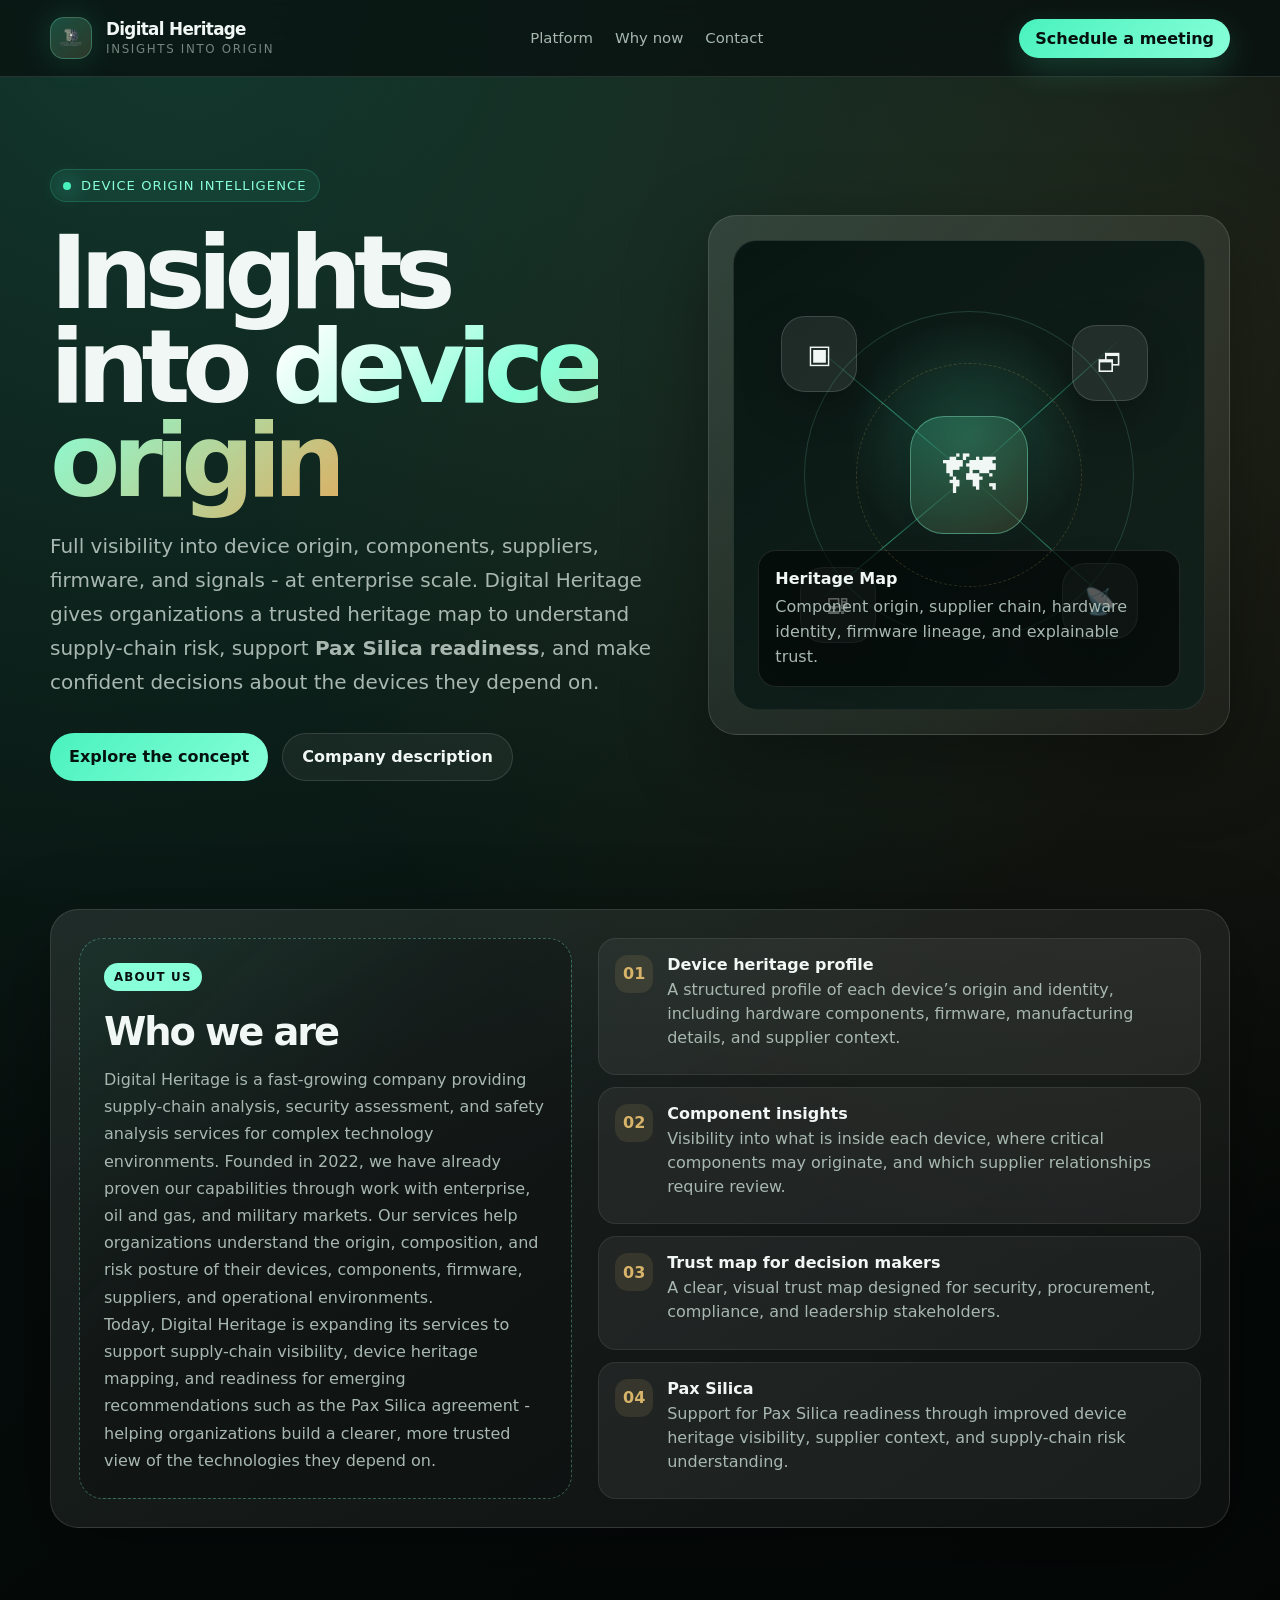
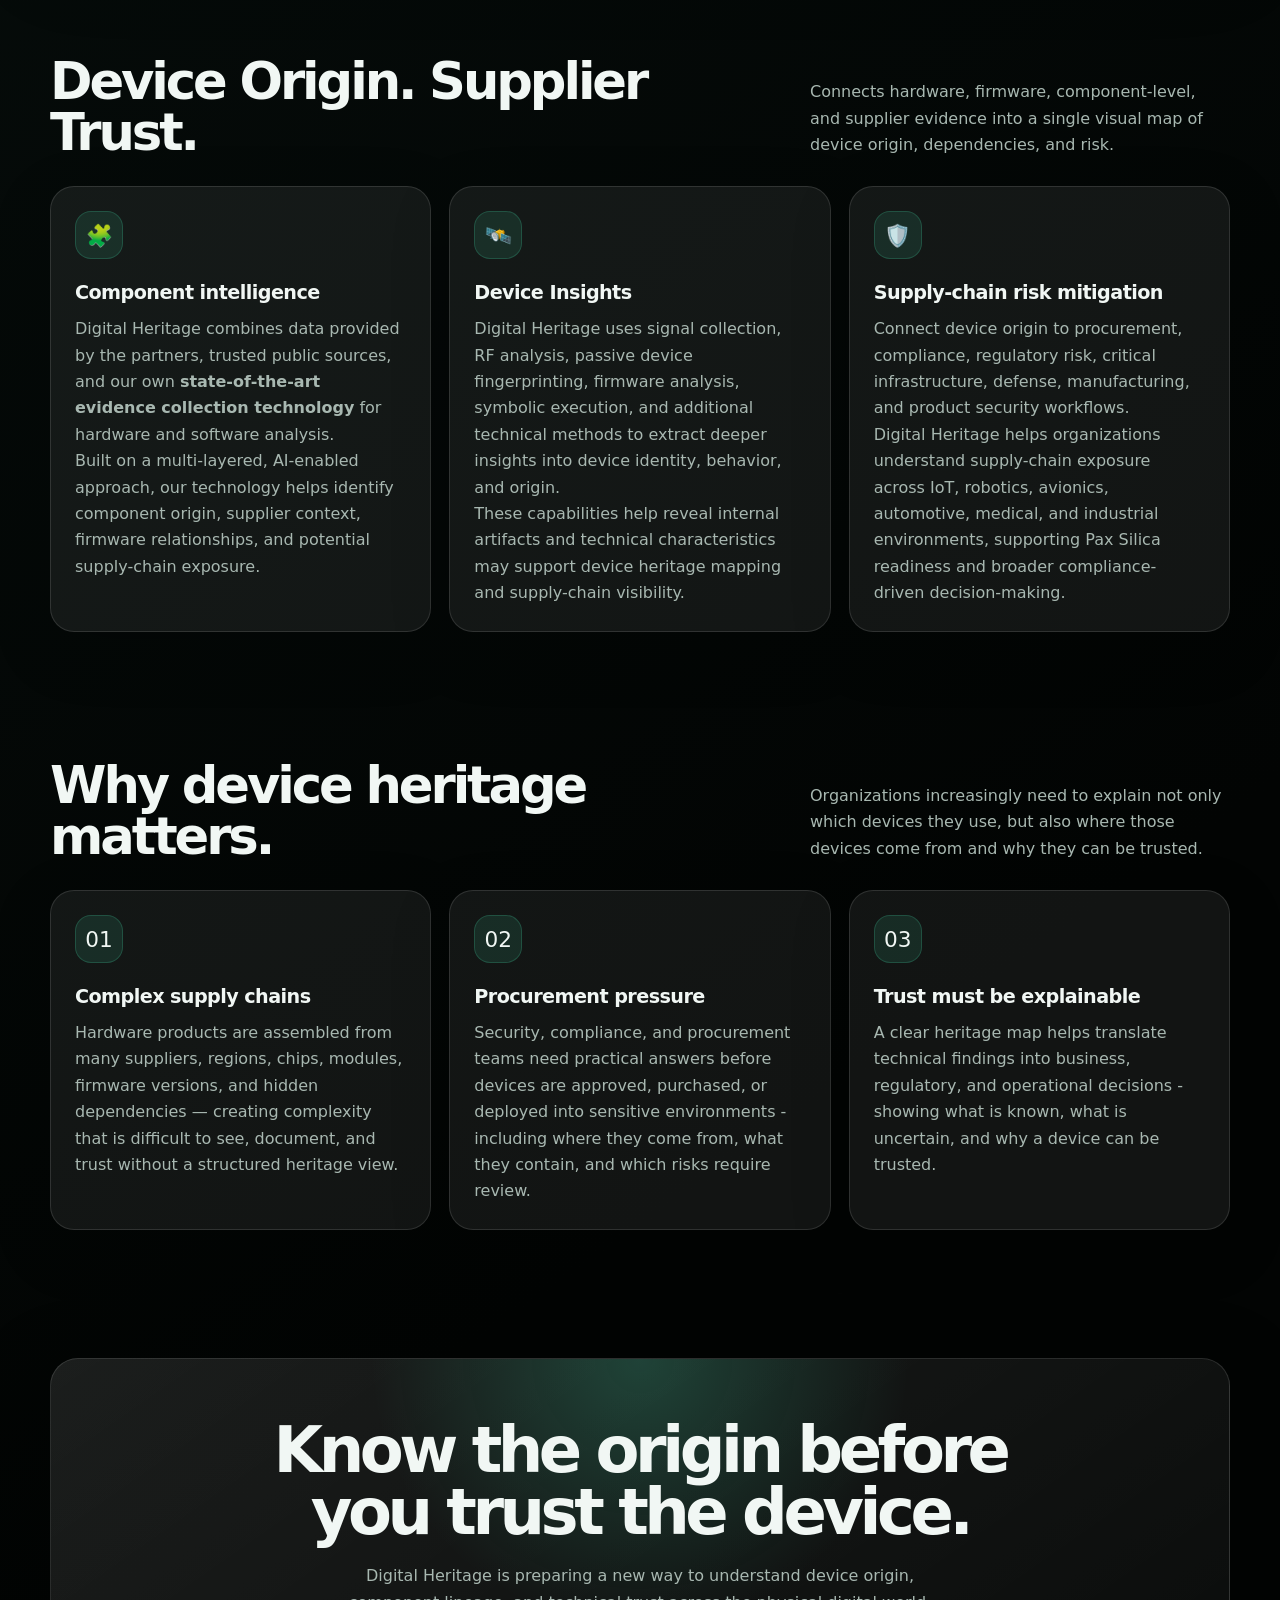
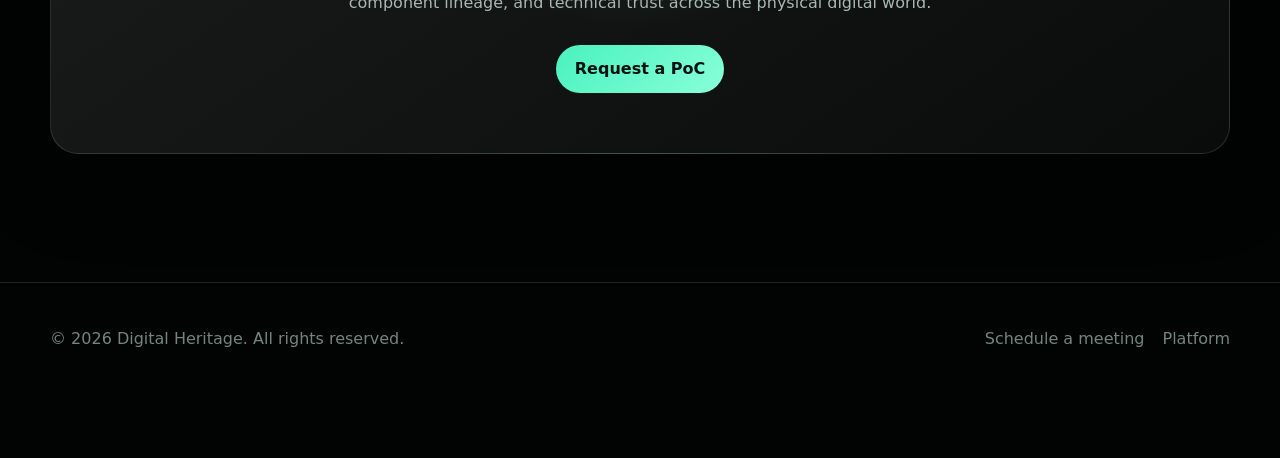
==== index.html @ f35e9ac8 "he" ====
<!DOCTYPE html>
<html lang="en">
<head>
  <meta charset="UTF-8" />
  <meta name="viewport" content="width=device-width, initial-scale=1.0" />
  <meta name="description" content="Digital Heritage provides insights into the origin, components, and trust posture of connected devices." />
  <title>Digital Heritage | Insights into origin</title>

  <!-- Site icon / favicon. Replace files in /assets/ with your generated icon files. -->
  <link rel="icon" href="assets/favicon.ico" sizes="any" />
  <link rel="icon" type="image/png" href="assets/favicon-32x32.png" />
  <link rel="apple-touch-icon" href="assets/apple-touch-icon.png" />

  <style>
    :root {
      --bg: #08110f;
      --bg-2: #0d1d19;
      --panel: rgba(255, 255, 255, 0.065);
      --panel-strong: rgba(255, 255, 255, 0.105);
      --text: #f1f7f4;
      --muted: #a8b8b1;
      --muted-2: #73857e;
      --line: rgba(255, 255, 255, 0.12);
      --accent: #49f2bd;
      --accent-2: #88ffd8;
      --accent-dark: #123d34;
      --gold: #d7b46a;
      --danger: #ff6b6b;
      --shadow: 0 24px 80px rgba(0, 0, 0, 0.35);
      --radius: 28px;
      --max: 1180px;
    }

    * {
      box-sizing: border-box;
    }

    html {
      scroll-behavior: smooth;
    }

    body {
      margin: 0;
      font-family: Inter, ui-sans-serif, system-ui, -apple-system, BlinkMacSystemFont, "Segoe UI", sans-serif;
      color: var(--text);
      background:
        radial-gradient(circle at 15% 0%, rgba(73, 242, 189, 0.18), transparent 32%),
        radial-gradient(circle at 90% 10%, rgba(215, 180, 106, 0.12), transparent 26%),
        linear-gradient(145deg, var(--bg), #020403 72%);
      min-height: 100vh;
    }

    a {
      color: inherit;
      text-decoration: none;
    }

    .page-shell {
      overflow: hidden;
      position: relative;
    }

    .page-shell::before {
      content: "";
      position: fixed;
      inset: 0;
      pointer-events: none;
      opacity: 0.22;
      background-image:
        linear-gradient(rgba(255,255,255,0.035) 1px, transparent 1px),
        linear-gradient(90deg, rgba(255,255,255,0.035) 1px, transparent 1px);
      background-size: 42px 42px;
      mask-image: linear-gradient(to bottom, #000, transparent 80%);
    }

    .container {
      width: min(calc(100% - 40px), var(--max));
      margin: 0 auto;
      position: relative;
      z-index: 1;
    }

    header {
      position: sticky;
      top: 0;
      z-index: 10;
      backdrop-filter: blur(18px);
      background: rgba(8, 17, 15, 0.76);
      border-bottom: 1px solid var(--line);
    }

    .nav {
      display: flex;
      align-items: center;
      justify-content: space-between;
      gap: 24px;
      min-height: 76px;
    }

    .brand {
      display: flex;
      align-items: center;
      gap: 14px;
      min-width: 220px;
    }

    .brand-mark {
      width: 42px;
      height: 42px;
      border-radius: 14px;
      background:
        linear-gradient(145deg, rgba(73, 242, 189, 0.22), rgba(215, 180, 106, 0.16)),
        #0c211d;
      border: 1px solid rgba(136, 255, 216, 0.25);
      display: grid;
      place-items: center;
      box-shadow: 0 0 35px rgba(73, 242, 189, 0.16);
      overflow: hidden;
    }

    .brand-mark img {
      width: 100%;
      height: 100%;
      object-fit: contain;
      padding: 5px;
    }

    .brand-fallback {
      font-weight: 800;
      color: var(--accent-2);
      letter-spacing: -0.08em;
    }

    .brand-name {
      display: flex;
      flex-direction: column;
      line-height: 1.05;
    }

    .brand-name strong {
      letter-spacing: -0.04em;
      font-size: 1.05rem;
    }

    .brand-name span {
      color: var(--muted-2);
      font-size: 0.74rem;
      margin-top: 4px;
      text-transform: uppercase;
      letter-spacing: 0.14em;
    }

    nav ul {
      display: flex;
      align-items: center;
      gap: 22px;
      list-style: none;
      margin: 0;
      padding: 0;
      color: var(--muted);
      font-size: 0.93rem;
    }

    nav a:hover {
      color: var(--accent-2);
    }

    .nav-cta {
      padding: 10px 16px;
      border-radius: 999px;
      color: #05100d;
      background: linear-gradient(135deg, var(--accent), var(--accent-2));
      font-weight: 700;
      box-shadow: 0 12px 32px rgba(73, 242, 189, 0.18);
    }

    .hero {
      padding: 92px 0 64px;
    }

    .hero-grid {
      display: grid;
      grid-template-columns: 1.08fr 0.92fr;
      gap: 46px;
      align-items: center;
    }

    .eyebrow {
      display: inline-flex;
      align-items: center;
      gap: 10px;
      color: var(--accent-2);
      background: rgba(73, 242, 189, 0.08);
      border: 1px solid rgba(73, 242, 189, 0.18);
      padding: 8px 12px;
      border-radius: 999px;
      font-size: 0.82rem;
      letter-spacing: 0.08em;
      text-transform: uppercase;
    }

    .eyebrow::before {
      content: "";
      width: 8px;
      height: 8px;
      border-radius: 50%;
      background: var(--accent);
      box-shadow: 0 0 20px var(--accent);
    }

    h1 {
      margin: 24px 0 18px;
      max-width: 780px;
      font-size: clamp(3.2rem, 8vw, 6.7rem);
      line-height: 0.92;
      letter-spacing: -0.08em;
    }

    .gradient-text {
      background: linear-gradient(135deg, #ffffff 5%, var(--accent-2) 45%, var(--gold) 96%);
      -webkit-background-clip: text;
      background-clip: text;
      color: transparent;
    }

    .hero-copy {
      max-width: 650px;
      color: var(--muted);
      font-size: clamp(1.05rem, 2vw, 1.25rem);
      line-height: 1.7;
    }

    .hero-actions {
      display: flex;
      flex-wrap: wrap;
      gap: 14px;
      margin-top: 34px;
    }

    .button {
      display: inline-flex;
      align-items: center;
      justify-content: center;
      gap: 10px;
      min-height: 48px;
      padding: 13px 19px;
      border-radius: 999px;
      border: 1px solid var(--line);
      font-weight: 750;
      transition: transform 180ms ease, border-color 180ms ease, background 180ms ease;
    }

    .button:hover {
      transform: translateY(-2px);
      border-color: rgba(136, 255, 216, 0.42);
    }

    .button-primary {
      background: linear-gradient(135deg, var(--accent), var(--accent-2));
      color: #04120e;
      border: 0;
    }

    .button-secondary {
      background: rgba(255, 255, 255, 0.055);
      color: var(--text);
    }

    .hero-card {
      position: relative;
      padding: 24px;
      border-radius: var(--radius);
      background: linear-gradient(145deg, rgba(255, 255, 255, 0.11), rgba(255, 255, 255, 0.045));
      border: 1px solid var(--line);
      box-shadow: var(--shadow);
    }

    .device-map {
      min-height: 470px;
      border-radius: 24px;
      background:
        radial-gradient(circle at 50% 42%, rgba(73, 242, 189, 0.2), transparent 33%),
        linear-gradient(145deg, rgba(5, 18, 15, 0.9), rgba(13, 31, 27, 0.72));
      border: 1px solid rgba(255,255,255,0.09);
      position: relative;
      overflow: hidden;
      padding: 24px;
    }

    .device-map::before,
    .device-map::after {
      content: "";
      position: absolute;
      border: 1px solid rgba(136, 255, 216, 0.16);
      border-radius: 50%;
      inset: 70px;
    }

    .device-map::after {
      inset: 122px;
      border-style: dashed;
      border-color: rgba(215, 180, 106, 0.22);
    }

    .node {
      position: absolute;
      display: grid;
      place-items: center;
      width: 76px;
      height: 76px;
      border-radius: 24px;
      background: rgba(255, 255, 255, 0.08);
      border: 1px solid rgba(255,255,255,0.14);
      box-shadow: 0 14px 40px rgba(0,0,0,0.28);
      font-size: 1.6rem;
    }

    .node-main {
      font-size: 3.3rem;
      width: 118px;
      height: 118px;
      border-radius: 34px;
      left: 50%;
      top: 50%;
      transform: translate(-50%, -50%);
      background: linear-gradient(145deg, rgba(73, 242, 189, 0.2), rgba(215, 180, 106, 0.12));
      border-color: rgba(136, 255, 216, 0.38);
    }

    .node-1 { left: 10%; top: 16%; }
    .node-2 { right: 12%; top: 18%; }
    .node-3 { left: 14%; bottom: 14%; }
    .node-4 { right: 14%; bottom: 15%; }

    .map-label {
      position: absolute;
      left: 24px;
      right: 24px;
      bottom: 22px;
      padding: 16px;
      border-radius: 18px;
      background: rgba(2, 6, 5, 0.62);
      border: 1px solid rgba(255,255,255,0.1);
      color: var(--muted);
      line-height: 1.55;
    }

    .map-label strong {
      color: var(--text);
      display: block;
      margin-bottom: 4px;
    }

    .signal-line {
      position: absolute;
      left: 50%;
      top: 50%;
      width: 44%;
      height: 1px;
      background: linear-gradient(90deg, rgba(73,242,189,0), rgba(73,242,189,0.62), rgba(73,242,189,0));
      transform-origin: left center;
      opacity: 0.75;
    }

    .line-1 { transform: rotate(220deg); }
    .line-2 { transform: rotate(318deg); }
    .line-3 { transform: rotate(140deg); }
    .line-4 { transform: rotate(42deg); }

    section {
      padding: 64px 0;
    }

    .section-head {
      display: flex;
      align-items: end;
      justify-content: space-between;
      gap: 30px;
      margin-bottom: 28px;
    }

    .section-head h2 {
      margin: 0;
      font-size: clamp(2rem, 4vw, 3.3rem);
      line-height: 1;
      letter-spacing: -0.06em;
      max-width: 760px;
    }

    .section-head p {
      margin: 0;
      color: var(--muted);
      line-height: 1.65;
      max-width: 420px;
    }

    .cards {
      display: grid;
      grid-template-columns: repeat(3, 1fr);
      gap: 18px;
    }

    .card {
      min-height: 240px;
      padding: 24px;
      border-radius: 24px;
      background: var(--panel);
      border: 1px solid var(--line);
      box-shadow: 0 18px 60px rgba(0,0,0,0.2);
    }

    .card-icon {
      width: 48px;
      height: 48px;
      border-radius: 16px;
      display: grid;
      place-items: center;
      background: rgba(73, 242, 189, 0.1);
      border: 1px solid rgba(73, 242, 189, 0.18);
      margin-bottom: 22px;
      font-size: 1.35rem;
    }

    .card h3 {
      margin: 0 0 12px;
      font-size: 1.2rem;
      letter-spacing: -0.03em;
    }

    .card p {
      margin: 0;
      color: var(--muted);
      line-height: 1.65;
    }

    .wide-panel {
      display: grid;
      grid-template-columns: 0.9fr 1.1fr;
      gap: 26px;
      align-items: stretch;
      padding: 28px;
      border-radius: var(--radius);
      background: linear-gradient(145deg, rgba(255,255,255,0.09), rgba(255,255,255,0.04));
      border: 1px solid var(--line);
      box-shadow: var(--shadow);
    }

    .tbd-box {
      min-height: 320px;
      border-radius: 24px;
      padding: 24px;
      background:
        linear-gradient(135deg, rgba(73, 242, 189, 0.08), transparent 42%),
        rgba(0,0,0,0.2);
      border: 1px dashed rgba(136, 255, 216, 0.32);
    }

    .tbd-label {
      display: inline-flex;
      color: #08110f;
      background: var(--accent-2);
      border-radius: 999px;
      padding: 7px 10px;
      font-size: 0.74rem;
      font-weight: 800;
      letter-spacing: 0.1em;
      text-transform: uppercase;
    }

    .tbd-box h3 {
      margin: 20px 0 14px;
      font-size: clamp(1.7rem, 3vw, 2.5rem);
      line-height: 1.08;
      letter-spacing: -0.055em;
    }

    .tbd-box p {
      margin: 0;
      color: var(--muted);
      line-height: 1.7;
    }

    .feature-list {
      display: grid;
      gap: 12px;
    }

    .feature-item {
      display: grid;
      grid-template-columns: 38px 1fr;
      gap: 14px;
      align-items: start;
      padding: 16px;
      border-radius: 18px;
      background: rgba(255,255,255,0.055);
      border: 1px solid rgba(255,255,255,0.08);
    }

    .feature-num {
      width: 38px;
      height: 38px;
      border-radius: 13px;
      display: grid;
      place-items: center;
      background: rgba(215, 180, 106, 0.12);
      color: var(--gold);
      font-weight: 800;
    }

    .feature-item strong {
      display: block;
      margin-bottom: 4px;
    }

    .feature-item span {
      color: var(--muted);
      line-height: 1.5;
    }

    .use-cases {
      display: grid;
      grid-template-columns: repeat(4, 1fr);
      gap: 14px;
    }

    .use-case {
      padding: 18px;
      min-height: 150px;
      border-radius: 22px;
      background: rgba(255,255,255,0.055);
      border: 1px solid var(--line);
    }

    .use-case span {
      font-size: 1.55rem;
      display: block;
      margin-bottom: 16px;
    }

    .use-case strong {
      display: block;
      margin-bottom: 8px;
    }

    .use-case p {
      margin: 0;
      color: var(--muted);
      font-size: 0.93rem;
      line-height: 1.5;
    }

    .roadmap {
      display: grid;
      grid-template-columns: repeat(4, 1fr);
      gap: 1px;
      background: var(--line);
      border: 1px solid var(--line);
      border-radius: 24px;
      overflow: hidden;
    }

    .roadmap-step {
      background: rgba(8,17,15,0.9);
      padding: 24px;
      min-height: 230px;
    }

    .roadmap-step small {
      color: var(--accent-2);
      font-weight: 800;
      letter-spacing: 0.12em;
      text-transform: uppercase;
    }

    .roadmap-step h3 {
      margin: 18px 0 10px;
      letter-spacing: -0.035em;
    }

    .roadmap-step p {
      margin: 0;
      color: var(--muted);
      line-height: 1.6;
    }

    .cta-panel {
      text-align: center;
      padding: 60px 26px;
      border-radius: var(--radius);
      background:
        radial-gradient(circle at 50% 0%, rgba(73, 242, 189, 0.2), transparent 38%),
        linear-gradient(145deg, rgba(255,255,255,0.1), rgba(255,255,255,0.035));
      border: 1px solid var(--line);
      box-shadow: var(--shadow);
    }

    .cta-panel h2 {
      margin: 0 auto 18px;
      max-width: 760px;
      font-size: clamp(2.2rem, 5vw, 4.2rem);
      line-height: 0.98;
      letter-spacing: -0.07em;
    }

    .cta-panel p {
      margin: 0 auto 28px;
      color: var(--muted);
      line-height: 1.7;
      max-width: 640px;
    }

    footer {
      padding: 46px 0;
      color: var(--muted-2);
      border-top: 1px solid var(--line);
    }

    .footer-grid {
      display: flex;
      justify-content: space-between;
      gap: 26px;
      flex-wrap: wrap;
    }

    .footer-links {
      display: flex;
      gap: 18px;
      flex-wrap: wrap;
    }

    .footer-links a:hover {
      color: var(--accent-2);
    }

    @media (max-width: 920px) {
      nav ul {
        display: none;
      }

      .hero-grid,
      .wide-panel {
        grid-template-columns: 1fr;
      }

      .cards,
      .use-cases,
      .roadmap {
        grid-template-columns: repeat(2, 1fr);
      }

      .section-head {
        display: block;
      }

      .section-head p {
        margin-top: 16px;
      }
    }

    @media (max-width: 620px) {
      .container {
        width: min(calc(100% - 28px), var(--max));
      }

      .hero {
        padding-top: 58px;
      }

      h1 {
        font-size: clamp(3rem, 18vw, 4.4rem);
      }

      .cards,
      .use-cases,
      .roadmap {
        grid-template-columns: 1fr;
      }

      .device-map {
        min-height: 410px;
      }

      .node {
        width: 62px;
        height: 62px;
        border-radius: 20px;
      }

      .node-main {
        width: 96px;
        height: 96px;
      }

      .brand-name span {
        display: none;
      }
    }
  </style>
</head>
<body>
  <div class="page-shell">
    <header>
      <div class="container nav">
        <a class="brand" href="#top" aria-label="Digital Heritage home">
          <div class="brand-mark">
            <img src="assets/logo.png" alt="" onerror="this.style.display='none'; this.nextElementSibling.style.display='block';" />
            <span class="brand-fallback" style="display:none">DH</span>
          </div>
          <div class="brand-name">
            <strong>Digital Heritage</strong>
            <span>Insights into origin</span>
          </div>
        </a>

        <nav aria-label="Main navigation">
          <ul>
            <li><a href="#platform">Platform</a></li>
            <li><a href="#why">Why now</a></li>
            <li><a href="#contact">Contact</a></li>
          </ul>
        </nav>

        <a class="nav-cta" href="https://calendly.com/it4sec/30min">Schedule a meeting</a>
      </div>
    </header>

    <main id="top">
      <section class="hero">
        <div class="container hero-grid">
          <div>
            <div class="eyebrow">Device origin intelligence</div>
            <h1>Insights into <span class="gradient-text"> device origin</span></h1>
            <p class="hero-copy">
              Full visibility into device origin, components, suppliers, firmware, and signals - at enterprise scale. Digital Heritage gives organizations a trusted heritage map to understand supply-chain risk, support <b>Pax Silica readiness</b>, and make confident decisions about the devices they depend on.
            </p>
            <div class="hero-actions">
              <a class="button button-primary" href="#platform">Explore the concept</a>
              <a class="button button-secondary" href="#company">Company description</a>
            </div>
          </div>

          <div class="hero-card" aria-label="Device heritage map illustration">
            <div class="device-map">
              <div class="signal-line line-1"></div>
              <div class="signal-line line-2"></div>
              <div class="signal-line line-3"></div>
              <div class="signal-line line-4"></div>
              <div class="node node-main">🗺</div>
              <div class="node node-1">▣</div>
              <div class="node node-2">🗗</div>
              <div class="node node-3">🖳</div>
              <div class="node node-4">📡</div>

              <div class="map-label">
                <strong>Heritage Map</strong>
                Component origin, supplier chain, hardware identity, firmware lineage, and explainable trust.
              </div>
            </div>
          </div>
        </div>
      </section>

      <section id="company">
        <div class="container wide-panel">
          <div class="tbd-box">
            <span class="tbd-label">About us</span>
            <h3>Who we are</h3>
            <p>  
              Digital Heritage is a fast-growing company providing supply-chain analysis, security assessment, and safety analysis services for complex technology environments. Founded in 2022, we have already proven our capabilities through work with enterprise, oil and gas, and military markets. Our services help organizations understand the origin, composition, and risk posture of their devices, components, firmware, suppliers, and operational environments.
            </p>
            <p>  
              Today, Digital Heritage is expanding its services to support supply-chain visibility, device heritage mapping, and readiness for emerging recommendations such as the Pax Silica agreement - helping organizations build a clearer, more trusted view of the technologies they depend on.
            </p>
          </div>

          <div class="feature-list">
            <div class="feature-item">
              <div class="feature-num">01</div>
              <div>
                <strong>Device heritage profile</strong>
                <span>A structured profile of each device’s origin and identity, including hardware components, firmware, manufacturing details, and supplier context.</span>
              </div>
            </div>
            <div class="feature-item">
              <div class="feature-num">02</div>
              <div>
                <strong>Component insights</strong>
                <span>Visibility into what is inside each device, where critical components may originate, and which supplier relationships require review.</span>
              </div>
            </div>
            <div class="feature-item">
              <div class="feature-num">03</div>
              <div>
                <strong>Trust map for decision makers</strong>
                <span>A clear, visual trust map designed for security, procurement, compliance, and leadership stakeholders.</span>
              </div>
            </div>
            <div class="feature-item">
              <div class="feature-num">04</div>
              <div>
                <strong>Pax Silica</strong>
                <span>Support for Pax Silica readiness through improved device heritage visibility, supplier context, and supply-chain risk understanding.</span>
              </div>
            </div>
          </div>
        </div>
      </section>

      <section id="platform">
        <div class="container">
          <div class="section-head">
            <h2>Device Origin. Supplier Trust.</h2>
            <p>Connects hardware, firmware, component-level, and supplier evidence into a single visual map of device origin, dependencies, and risk.</p>
          </div>

          <div class="cards">
            <article class="card">
              <div class="card-icon">🧩</div>
              <h3>Component intelligence</h3>
              <p>Digital Heritage combines data provided by the partners, trusted public sources, and our own <b>state-of-the-art evidence collection technology</b> for hardware and software analysis.</p> <p>Built on a multi-layered, AI-enabled approach, our technology helps identify component origin, supplier context, firmware relationships, and potential supply-chain exposure.</p>
            </article>
            <article class="card">
              <div class="card-icon">🛰️</div>
              <h3>Device Insights</h3>
              <p>Digital Heritage uses signal collection, RF analysis, passive device fingerprinting, firmware analysis, symbolic execution, and additional technical methods to extract deeper insights into device identity, behavior, and origin.</p> <p> These capabilities help reveal internal artifacts and technical characteristics may support device heritage mapping and supply-chain visibility.</p>
            </article>
            <article class="card">
              <div class="card-icon">🛡️</div>
              <h3>Supply-chain risk mitigation</h3>
              <p>Connect device origin to procurement, compliance, regulatory risk, critical infrastructure, defense, manufacturing, and product security workflows. </p> <p> Digital Heritage helps organizations understand supply-chain exposure across IoT, robotics, avionics, automotive, medical, and industrial environments, supporting Pax Silica readiness and broader compliance-driven decision-making.</p>
            </article>
          </div>
        </div>
      </section>

      <section id="why">
        <div class="container">
          <div class="section-head">
            <h2>Why device heritage matters.</h2>
            <p>Organizations increasingly need to explain not only which devices they use, but also where those devices come from  and why they can be trusted.</p>
          </div>

          <div class="cards">
            <article class="card">
              <div class="card-icon">01</div>
              <h3>Complex supply chains</h3>
              <p>Hardware products are assembled from many suppliers, regions, chips, modules, firmware versions, and hidden dependencies — creating complexity that is difficult to see, document, and trust without a structured heritage view.</p>
            </article>
            <article class="card">
              <div class="card-icon">02</div>
              <h3>Procurement pressure</h3>
              <p>Security, compliance, and procurement teams need practical answers before devices are approved, purchased, or deployed into sensitive environments - including where they come from, what they contain, and which risks require review.</p>
            </article>
            <article class="card">
              <div class="card-icon">03</div>
              <h3>Trust must be explainable</h3>
              <p>A clear heritage map helps translate technical findings into business, regulatory, and operational decisions - showing what is known, what is uncertain, and why a device can be trusted.</p>
            </article>
          </div>
        </div>
      </section>

      <section>
        <div class="container">
          <div class="cta-panel">
            <h2>Know the origin before you trust the device.</h2>
            <p>
              Digital Heritage is preparing a new way to understand device origin, component lineage, and technical trust across the physical digital world.
            </p>
            <a class="button button-primary" href="https://calendly.com/it4sec/30min">Request a PoC</a>
          </div>
        </div>
      </section>
    </main>

    <section id="contact">

    <footer>
      <div class="container footer-grid">
        <div>© <span id="year"></span> Digital Heritage. All rights reserved.</div>
        <div class="footer-links">
          <a href="https://calendly.com/it4sec/30min">Schedule a meeting</a>
          <a href="#platform">Platform</a>
        </div>
      </div>
    </footer>
  </div>

  <script>
    document.getElementById('year').textContent = new Date().getFullYear();
  </script>
</body>
</html>
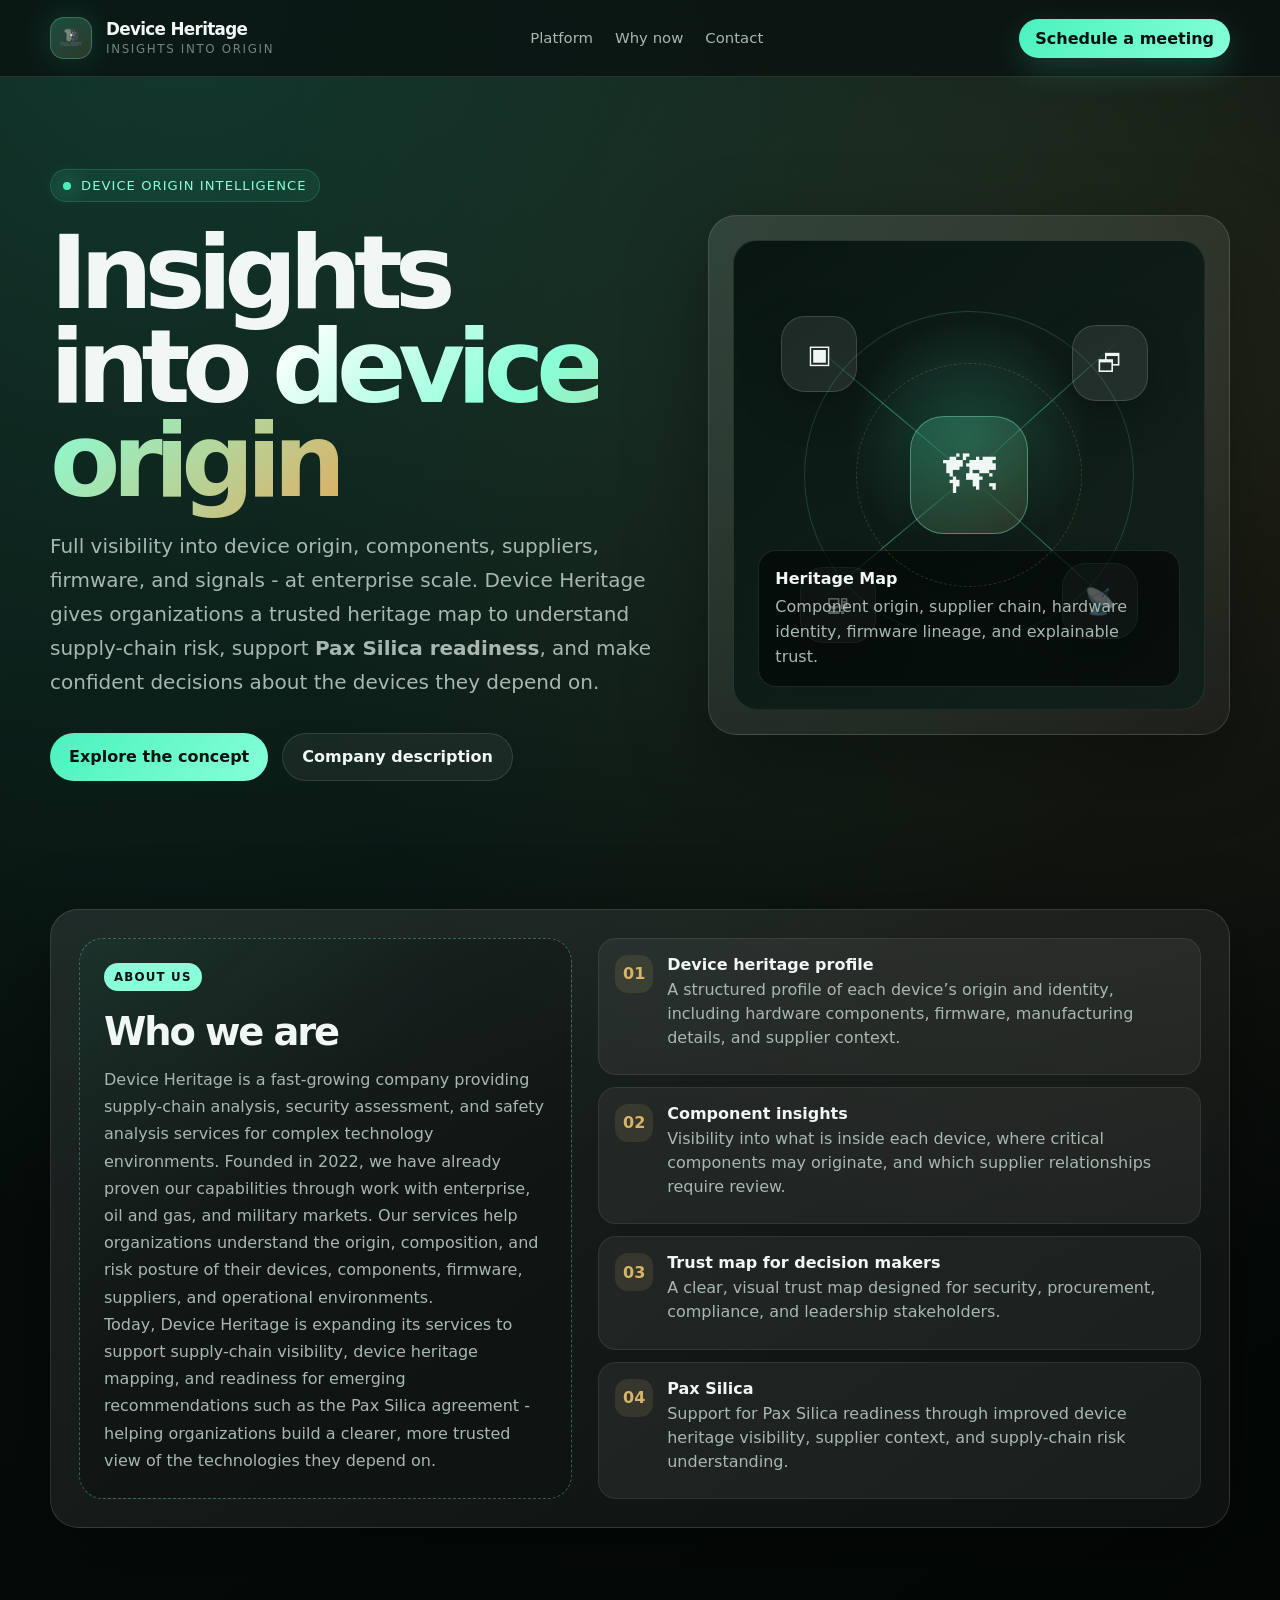
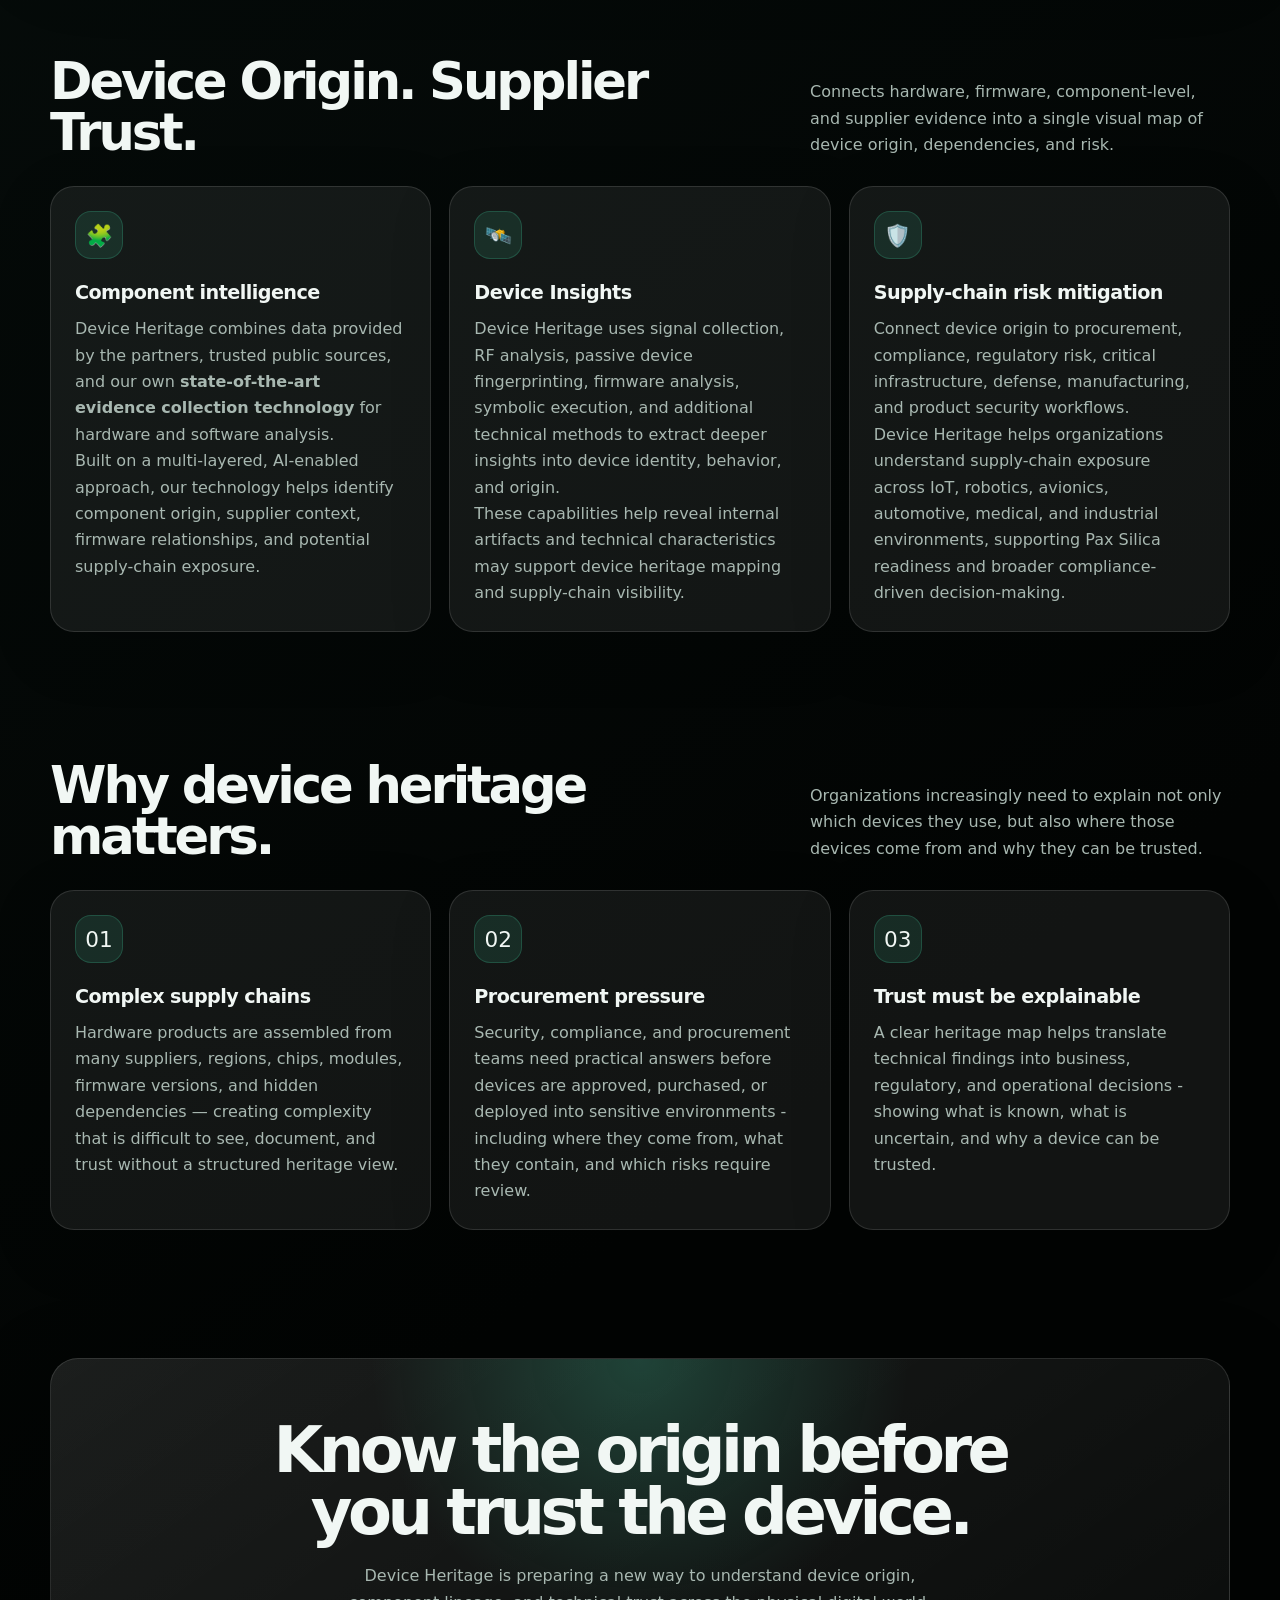
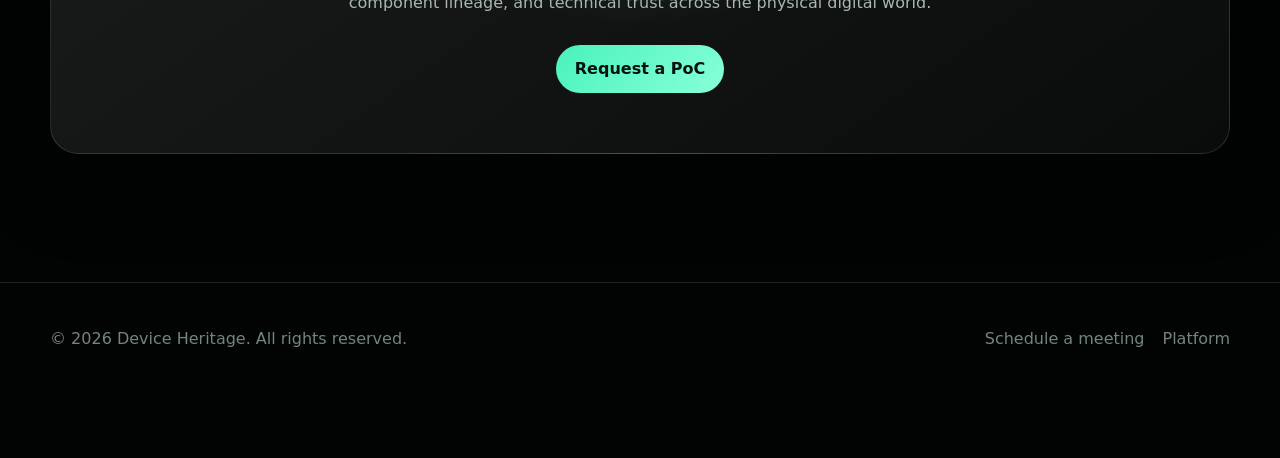
==== commit 1a47c0f2: "dd" ====
--- a/index.html
+++ b/index.html
@@ -3,8 +3,8 @@
 <head>
   <meta charset="UTF-8" />
   <meta name="viewport" content="width=device-width, initial-scale=1.0" />
-  <meta name="description" content="Digital Heritage provides insights into the origin, components, and trust posture of connected devices." />
-  <title>Digital Heritage | Insights into origin</title>
+  <meta name="description" content="Device Heritage provides insights into the origin, components, and trust posture of connected devices." />
+  <title>Device Heritage | Insights into origin</title>
 
   <!-- Site icon / favicon. Replace files in /assets/ with your generated icon files. -->
   <link rel="icon" href="assets/favicon.ico" sizes="any" />
@@ -701,13 +701,13 @@
   <div class="page-shell">
     <header>
       <div class="container nav">
-        <a class="brand" href="#top" aria-label="Digital Heritage home">
+        <a class="brand" href="#top" aria-label="Device Heritage home">
           <div class="brand-mark">
             <img src="assets/logo.png" alt="" onerror="this.style.display='none'; this.nextElementSibling.style.display='block';" />
             <span class="brand-fallback" style="display:none">DH</span>
           </div>
           <div class="brand-name">
-            <strong>Digital Heritage</strong>
+            <strong>Device Heritage</strong>
             <span>Insights into origin</span>
           </div>
         </a>
@@ -731,7 +731,7 @@
             <div class="eyebrow">Device origin intelligence</div>
             <h1>Insights into <span class="gradient-text"> device origin</span></h1>
             <p class="hero-copy">
-              Full visibility into device origin, components, suppliers, firmware, and signals - at enterprise scale. Digital Heritage gives organizations a trusted heritage map to understand supply-chain risk, support <b>Pax Silica readiness</b>, and make confident decisions about the devices they depend on.
+              Full visibility into device origin, components, suppliers, firmware, and signals - at enterprise scale. Device Heritage gives organizations a trusted heritage map to understand supply-chain risk, support <b>Pax Silica readiness</b>, and make confident decisions about the devices they depend on.
             </p>
             <div class="hero-actions">
               <a class="button button-primary" href="#platform">Explore the concept</a>
@@ -766,10 +766,10 @@
             <span class="tbd-label">About us</span>
             <h3>Who we are</h3>
             <p>  
-              Digital Heritage is a fast-growing company providing supply-chain analysis, security assessment, and safety analysis services for complex technology environments. Founded in 2022, we have already proven our capabilities through work with enterprise, oil and gas, and military markets. Our services help organizations understand the origin, composition, and risk posture of their devices, components, firmware, suppliers, and operational environments.
+              Device Heritage is a fast-growing company providing supply-chain analysis, security assessment, and safety analysis services for complex technology environments. Founded in 2022, we have already proven our capabilities through work with enterprise, oil and gas, and military markets. Our services help organizations understand the origin, composition, and risk posture of their devices, components, firmware, suppliers, and operational environments.
             </p>
             <p>  
-              Today, Digital Heritage is expanding its services to support supply-chain visibility, device heritage mapping, and readiness for emerging recommendations such as the Pax Silica agreement - helping organizations build a clearer, more trusted view of the technologies they depend on.
+              Today, Device Heritage is expanding its services to support supply-chain visibility, device heritage mapping, and readiness for emerging recommendations such as the Pax Silica agreement - helping organizations build a clearer, more trusted view of the technologies they depend on.
             </p>
           </div>
 
@@ -817,17 +817,17 @@
             <article class="card">
               <div class="card-icon">🧩</div>
               <h3>Component intelligence</h3>
-              <p>Digital Heritage combines data provided by the partners, trusted public sources, and our own <b>state-of-the-art evidence collection technology</b> for hardware and software analysis.</p> <p>Built on a multi-layered, AI-enabled approach, our technology helps identify component origin, supplier context, firmware relationships, and potential supply-chain exposure.</p>
+              <p>Device Heritage combines data provided by the partners, trusted public sources, and our own <b>state-of-the-art evidence collection technology</b> for hardware and software analysis.</p> <p>Built on a multi-layered, AI-enabled approach, our technology helps identify component origin, supplier context, firmware relationships, and potential supply-chain exposure.</p>
             </article>
             <article class="card">
               <div class="card-icon">🛰️</div>
               <h3>Device Insights</h3>
-              <p>Digital Heritage uses signal collection, RF analysis, passive device fingerprinting, firmware analysis, symbolic execution, and additional technical methods to extract deeper insights into device identity, behavior, and origin.</p> <p> These capabilities help reveal internal artifacts and technical characteristics may support device heritage mapping and supply-chain visibility.</p>
+              <p>Device Heritage uses signal collection, RF analysis, passive device fingerprinting, firmware analysis, symbolic execution, and additional technical methods to extract deeper insights into device identity, behavior, and origin.</p> <p> These capabilities help reveal internal artifacts and technical characteristics may support device heritage mapping and supply-chain visibility.</p>
             </article>
             <article class="card">
               <div class="card-icon">🛡️</div>
               <h3>Supply-chain risk mitigation</h3>
-              <p>Connect device origin to procurement, compliance, regulatory risk, critical infrastructure, defense, manufacturing, and product security workflows. </p> <p> Digital Heritage helps organizations understand supply-chain exposure across IoT, robotics, avionics, automotive, medical, and industrial environments, supporting Pax Silica readiness and broader compliance-driven decision-making.</p>
+              <p>Connect device origin to procurement, compliance, regulatory risk, critical infrastructure, defense, manufacturing, and product security workflows. </p> <p> Device Heritage helps organizations understand supply-chain exposure across IoT, robotics, avionics, automotive, medical, and industrial environments, supporting Pax Silica readiness and broader compliance-driven decision-making.</p>
             </article>
           </div>
         </div>
@@ -865,7 +865,7 @@
           <div class="cta-panel">
             <h2>Know the origin before you trust the device.</h2>
             <p>
-              Digital Heritage is preparing a new way to understand device origin, component lineage, and technical trust across the physical digital world.
+              Device Heritage is preparing a new way to understand device origin, component lineage, and technical trust across the physical digital world.
             </p>
             <a class="button button-primary" href="https://calendly.com/it4sec/30min">Request a PoC</a>
           </div>
@@ -877,7 +877,7 @@
 
     <footer>
       <div class="container footer-grid">
-        <div>© <span id="year"></span> Digital Heritage. All rights reserved.</div>
+        <div>© <span id="year"></span> Device Heritage. All rights reserved.</div>
         <div class="footer-links">
           <a href="https://calendly.com/it4sec/30min">Schedule a meeting</a>
           <a href="#platform">Platform</a>
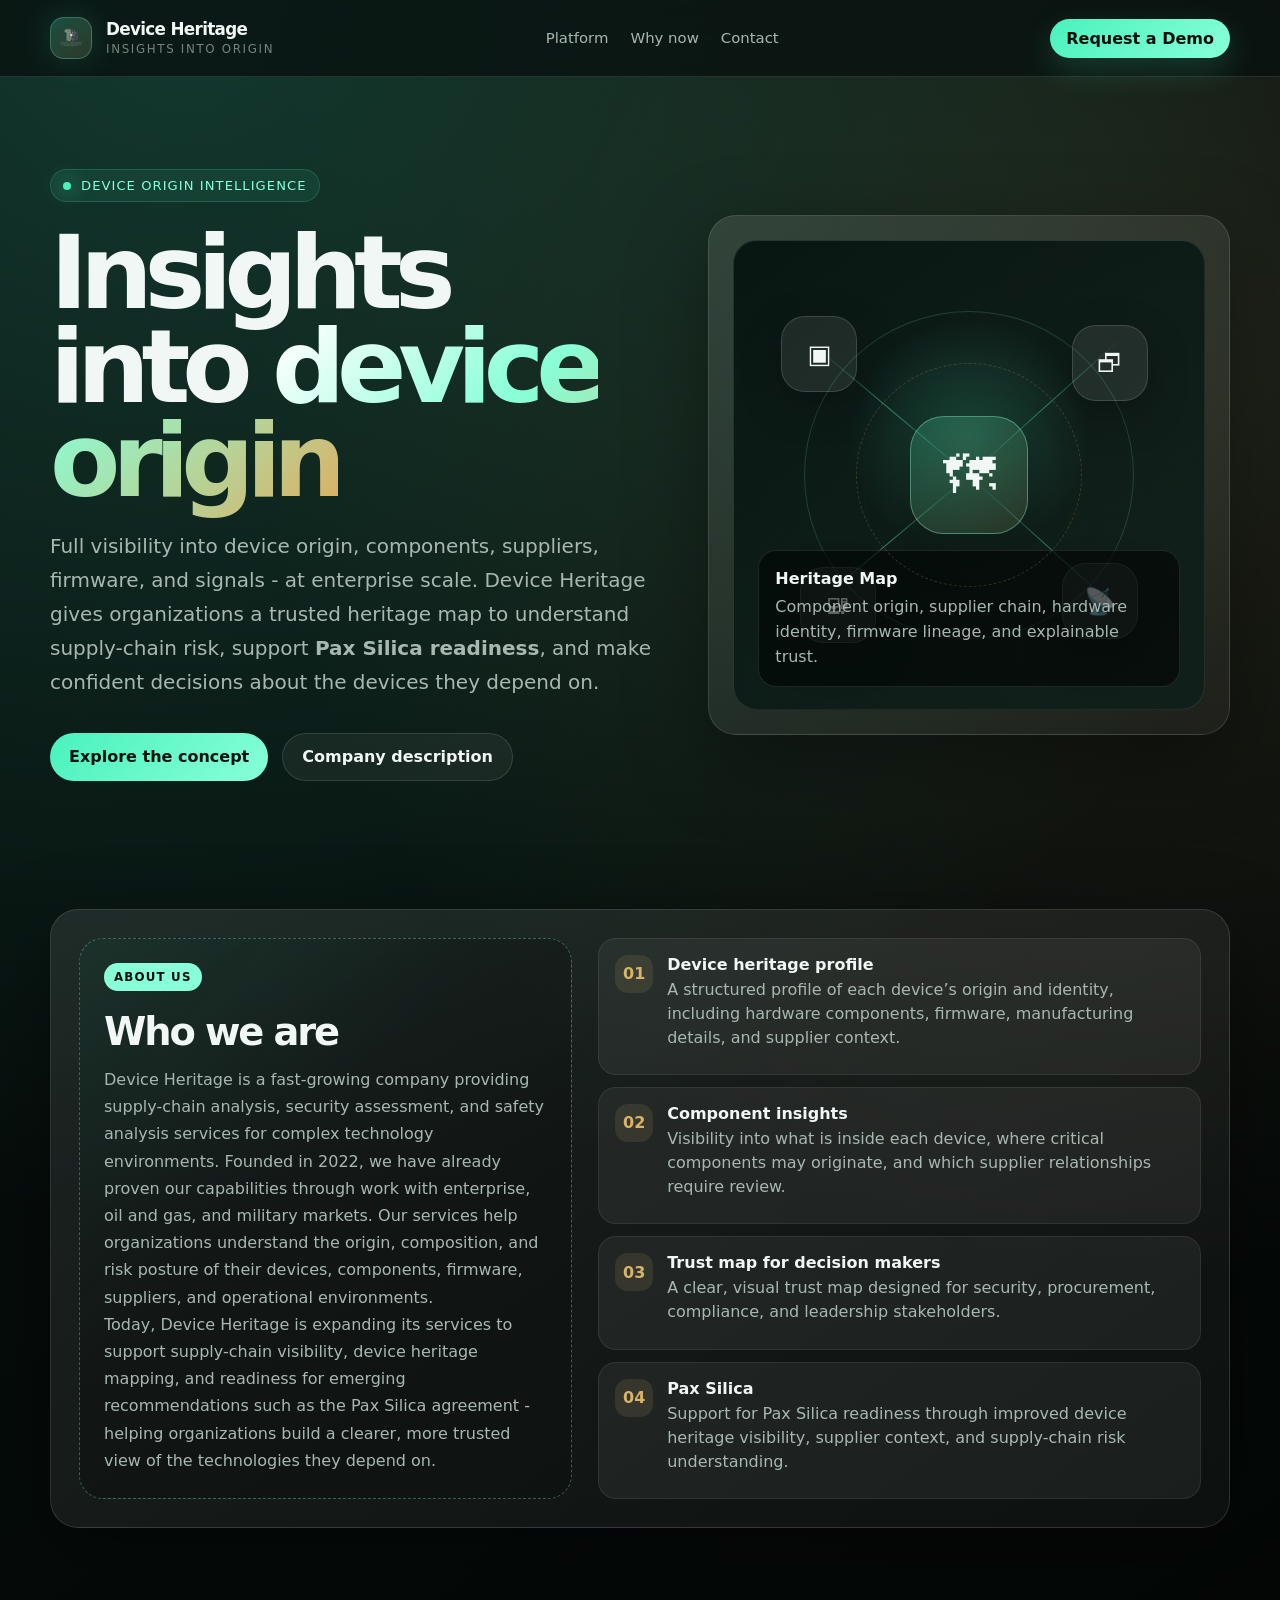
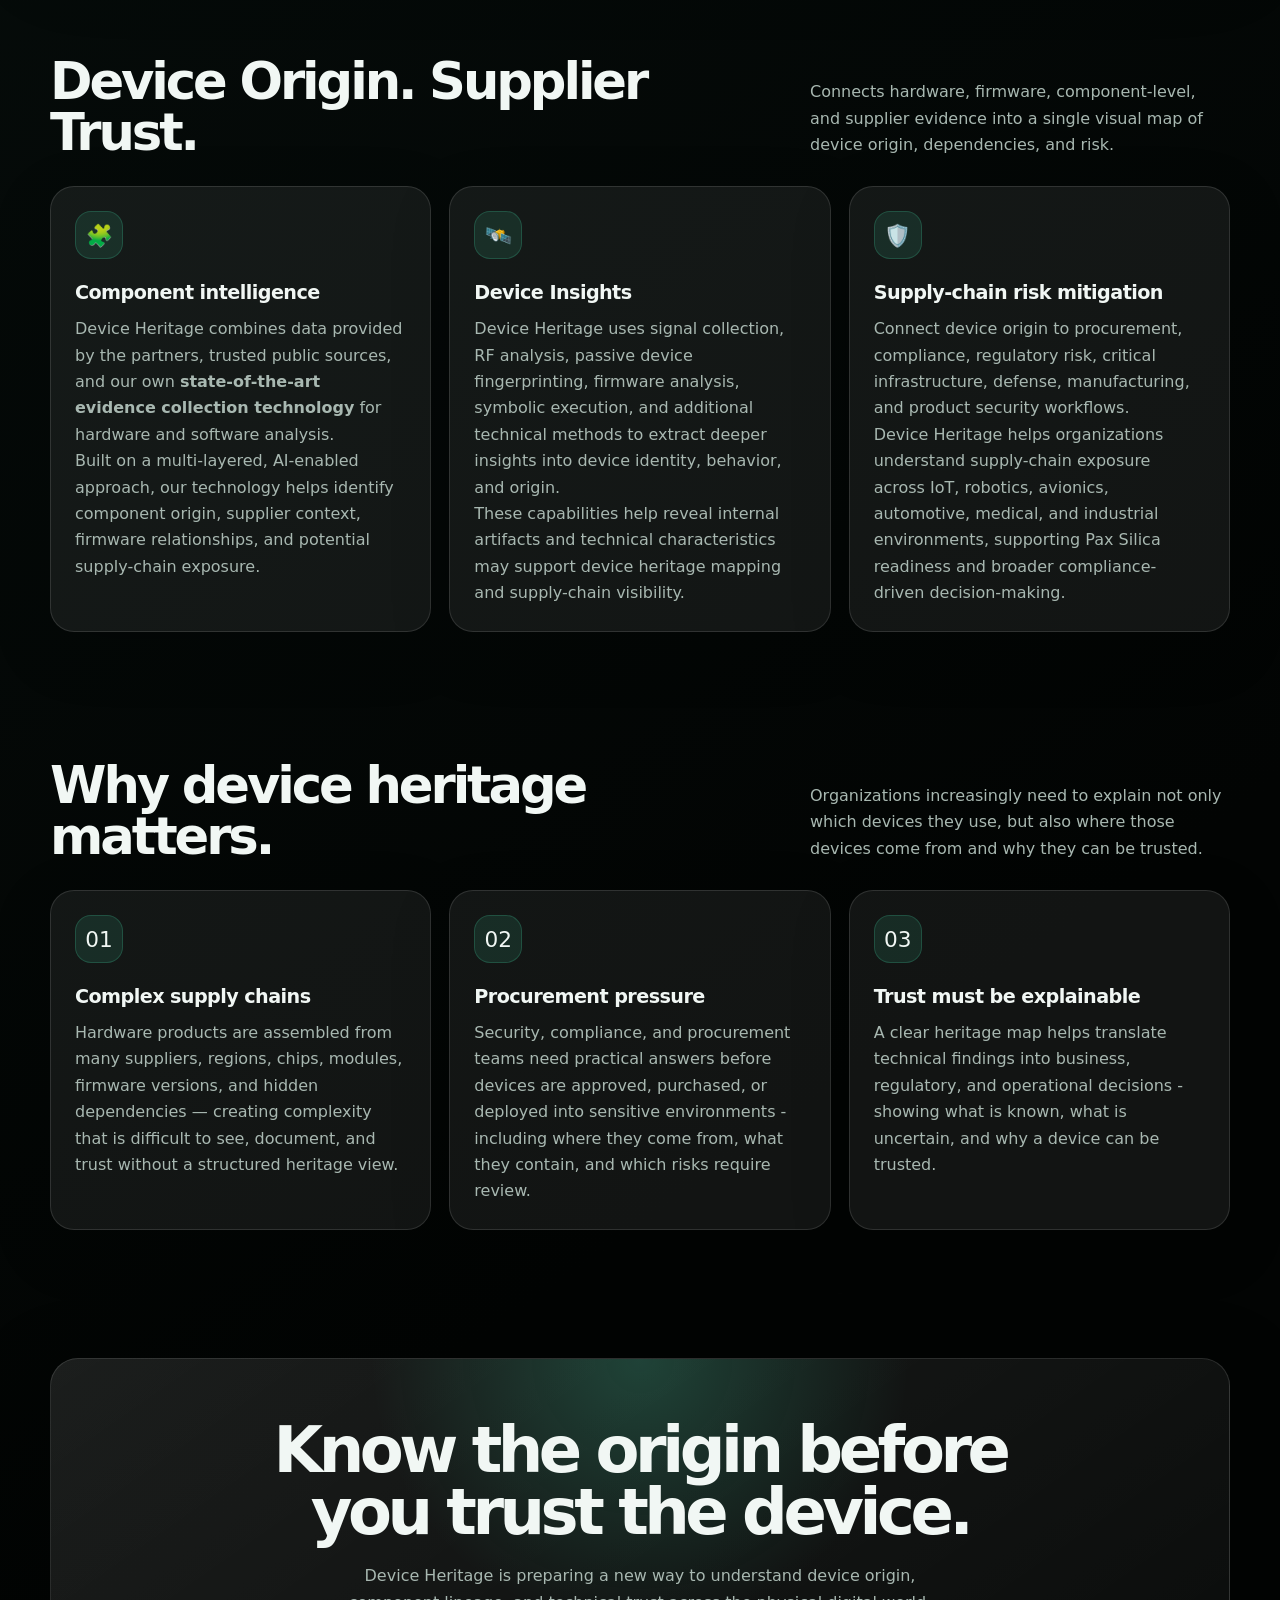
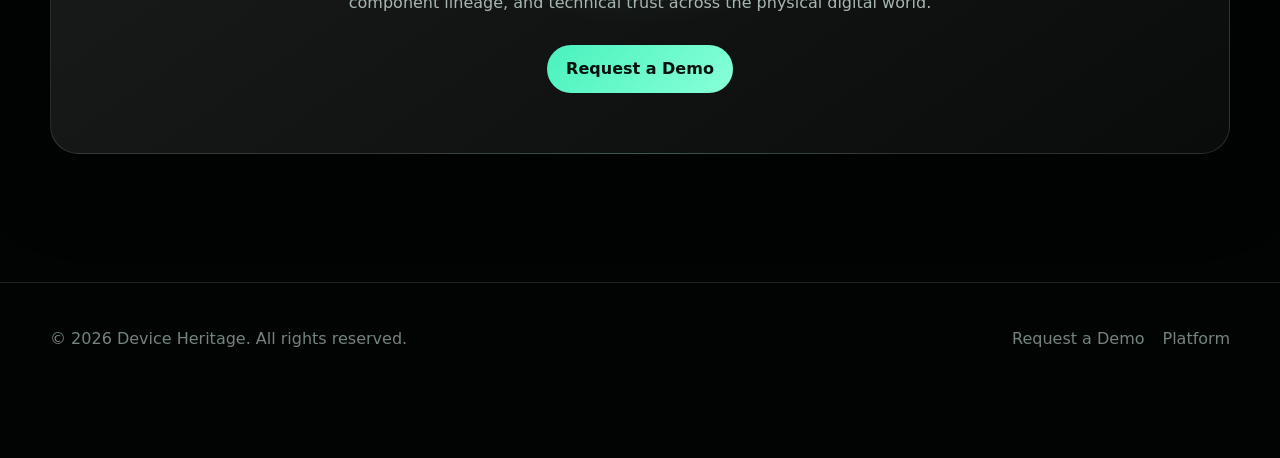
==== commit 89d3ab98: "e" ====
--- a/index.html
+++ b/index.html
@@ -720,7 +720,7 @@
           </ul>
         </nav>
 
-        <a class="nav-cta" href="https://calendly.com/it4sec/30min">Schedule a meeting</a>
+        <a class="nav-cta" href="https://calendly.com/it4sec/30min">Request a Demo</a>
       </div>
     </header>
 
@@ -867,7 +867,7 @@
             <p>
               Device Heritage is preparing a new way to understand device origin, component lineage, and technical trust across the physical digital world.
             </p>
-            <a class="button button-primary" href="https://calendly.com/it4sec/30min">Request a PoC</a>
+            <a class="button button-primary" href="https://calendly.com/it4sec/30min">Request a Demo</a>
           </div>
         </div>
       </section>
@@ -879,7 +879,7 @@
       <div class="container footer-grid">
         <div>© <span id="year"></span> Device Heritage. All rights reserved.</div>
         <div class="footer-links">
-          <a href="https://calendly.com/it4sec/30min">Schedule a meeting</a>
+          <a href="https://calendly.com/it4sec/30min">Request a Demo</a>
           <a href="#platform">Platform</a>
         </div>
       </div>
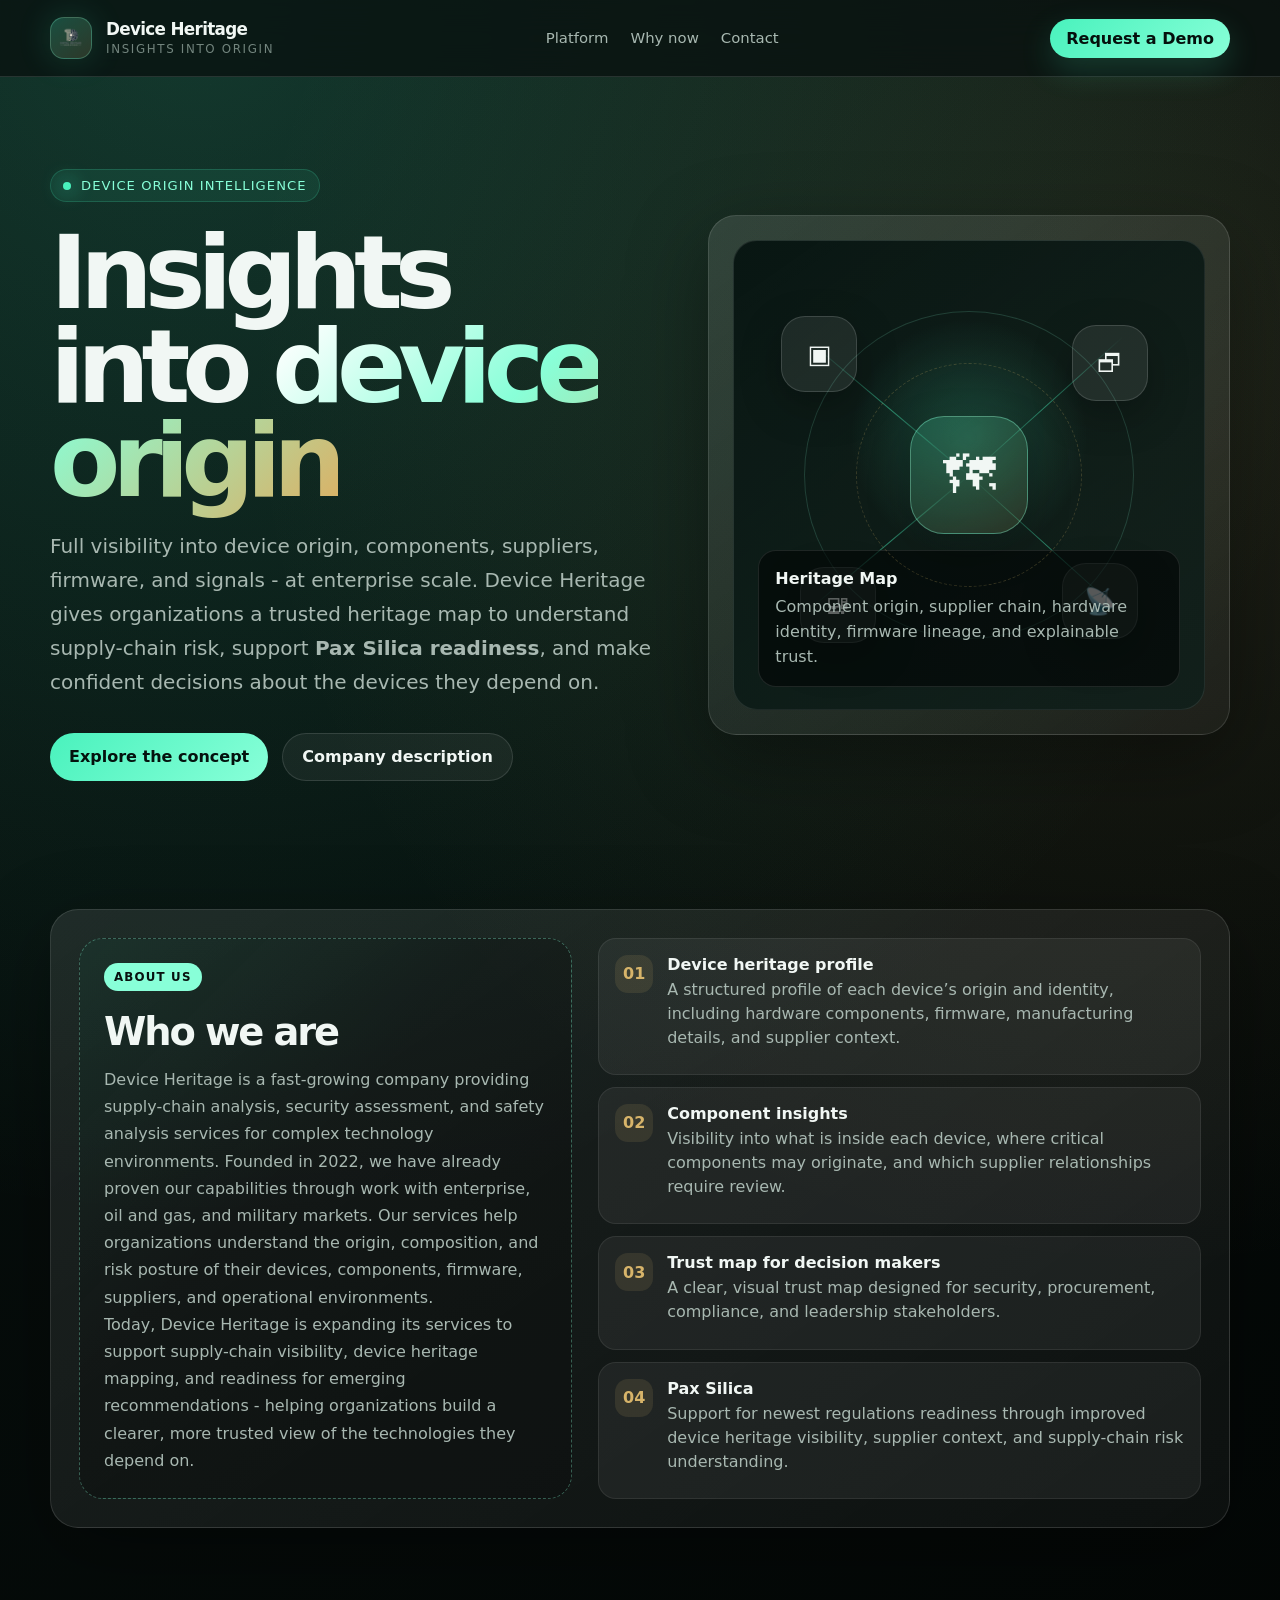
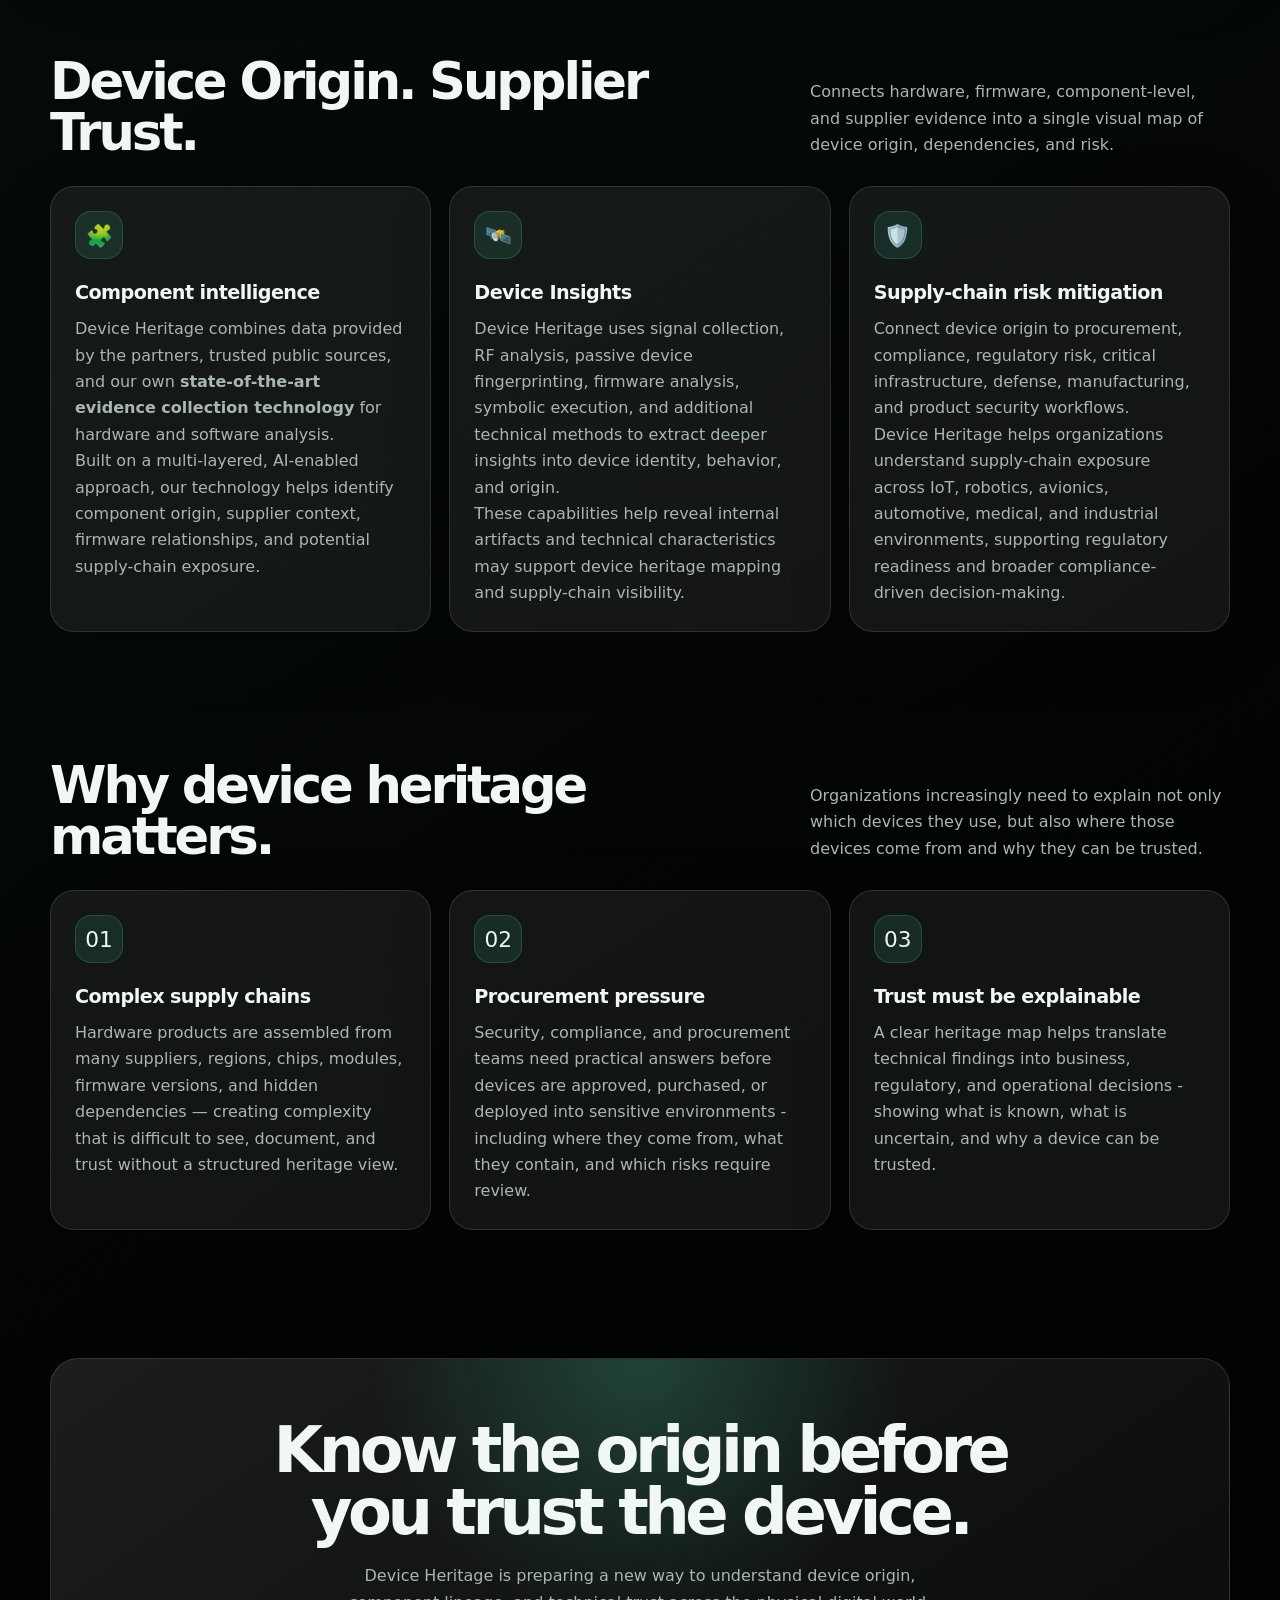
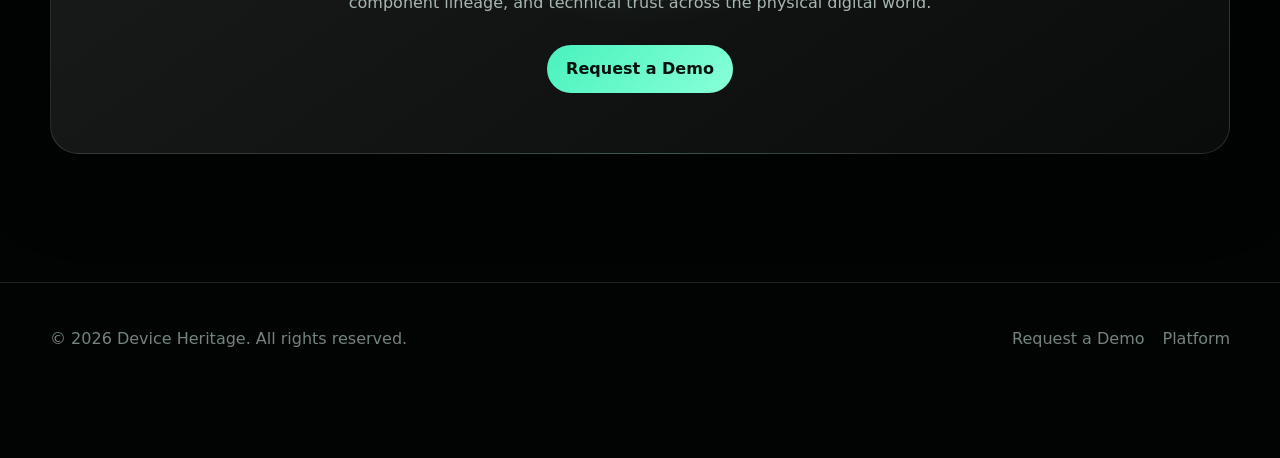
==== commit c3cf4238: "lj" ====
--- a/index.html
+++ b/index.html
@@ -769,7 +769,7 @@
               Device Heritage is a fast-growing company providing supply-chain analysis, security assessment, and safety analysis services for complex technology environments. Founded in 2022, we have already proven our capabilities through work with enterprise, oil and gas, and military markets. Our services help organizations understand the origin, composition, and risk posture of their devices, components, firmware, suppliers, and operational environments.
             </p>
             <p>  
-              Today, Device Heritage is expanding its services to support supply-chain visibility, device heritage mapping, and readiness for emerging recommendations such as the Pax Silica agreement - helping organizations build a clearer, more trusted view of the technologies they depend on.
+              Today, Device Heritage is expanding its services to support supply-chain visibility, device heritage mapping, and readiness for emerging recommendations - helping organizations build a clearer, more trusted view of the technologies they depend on.
             </p>
           </div>
 
@@ -799,7 +799,7 @@
               <div class="feature-num">04</div>
               <div>
                 <strong>Pax Silica</strong>
-                <span>Support for Pax Silica readiness through improved device heritage visibility, supplier context, and supply-chain risk understanding.</span>
+                <span>Support for newest regulations readiness through improved device heritage visibility, supplier context, and supply-chain risk understanding.</span>
               </div>
             </div>
           </div>
@@ -827,7 +827,7 @@
             <article class="card">
               <div class="card-icon">🛡️</div>
               <h3>Supply-chain risk mitigation</h3>
-              <p>Connect device origin to procurement, compliance, regulatory risk, critical infrastructure, defense, manufacturing, and product security workflows. </p> <p> Device Heritage helps organizations understand supply-chain exposure across IoT, robotics, avionics, automotive, medical, and industrial environments, supporting Pax Silica readiness and broader compliance-driven decision-making.</p>
+              <p>Connect device origin to procurement, compliance, regulatory risk, critical infrastructure, defense, manufacturing, and product security workflows. </p> <p> Device Heritage helps organizations understand supply-chain exposure across IoT, robotics, avionics, automotive, medical, and industrial environments, supporting regulatory readiness and broader compliance-driven decision-making.</p>
             </article>
           </div>
         </div>
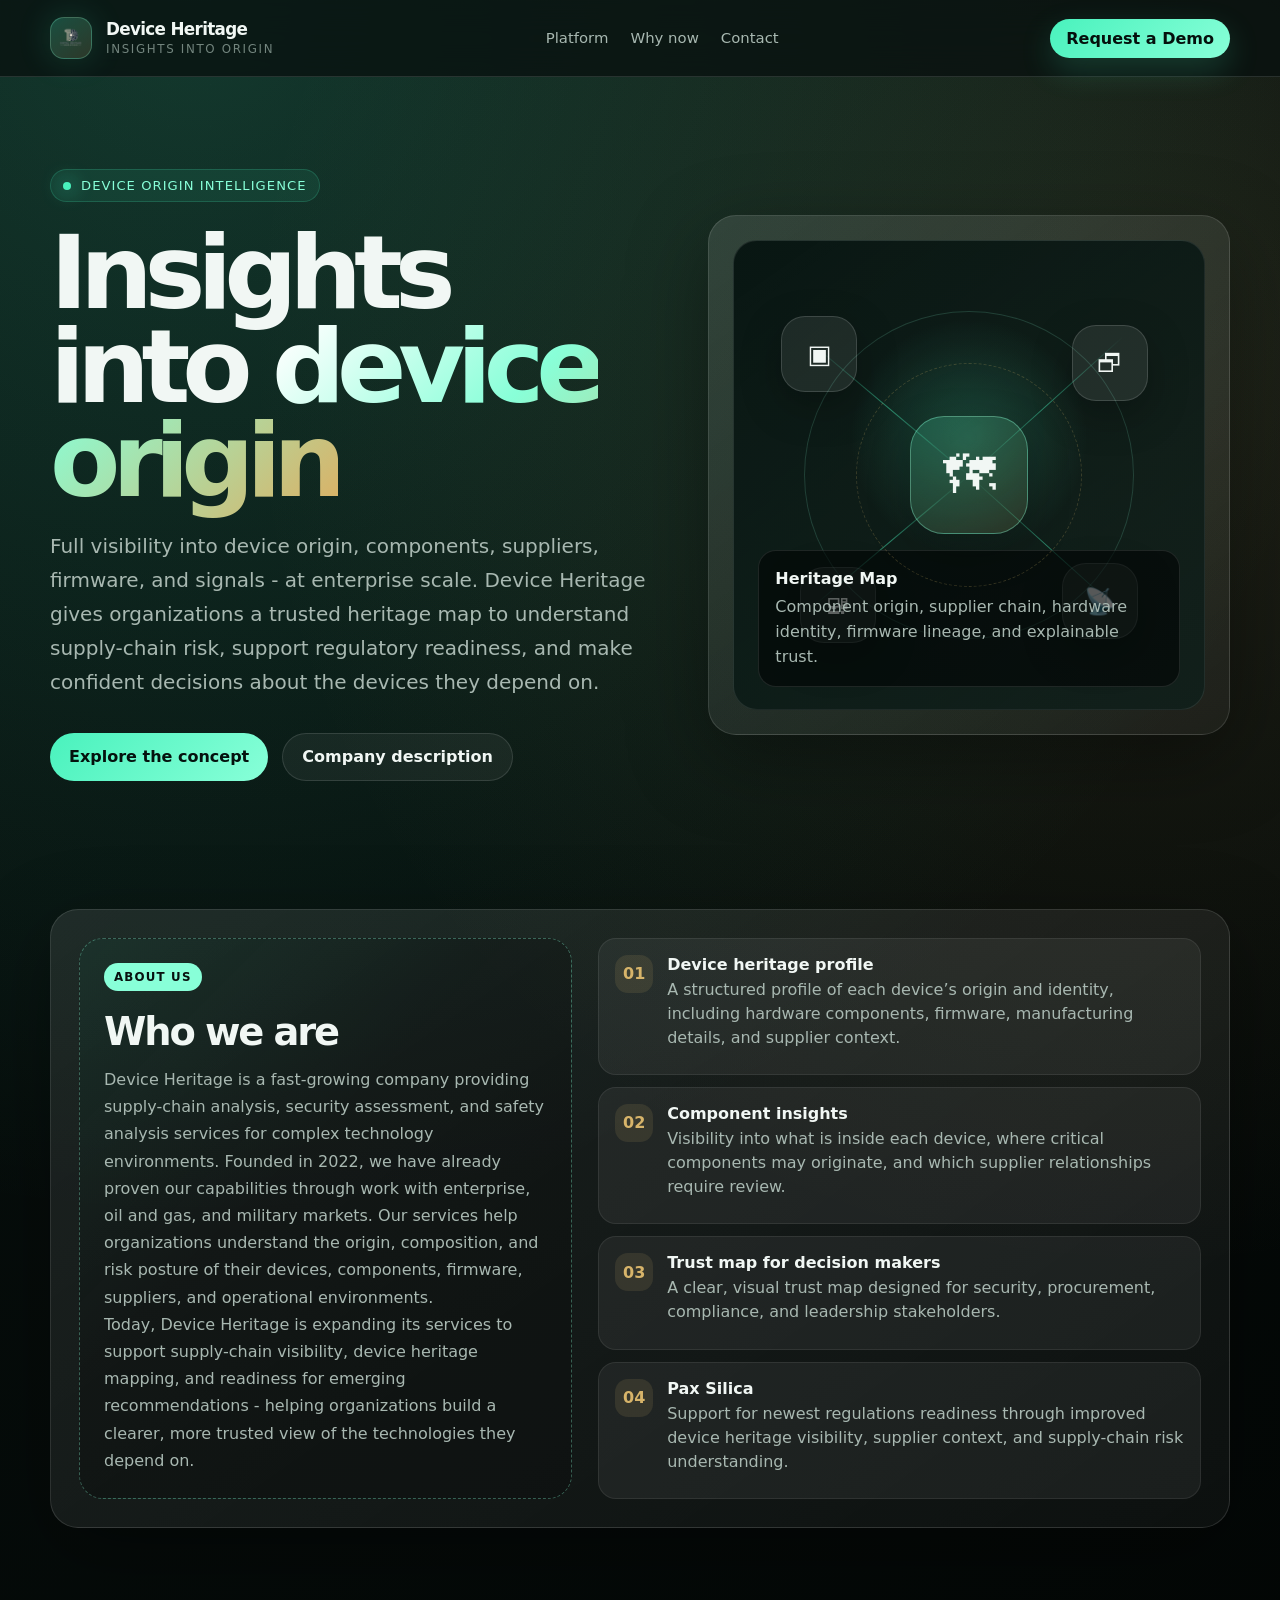
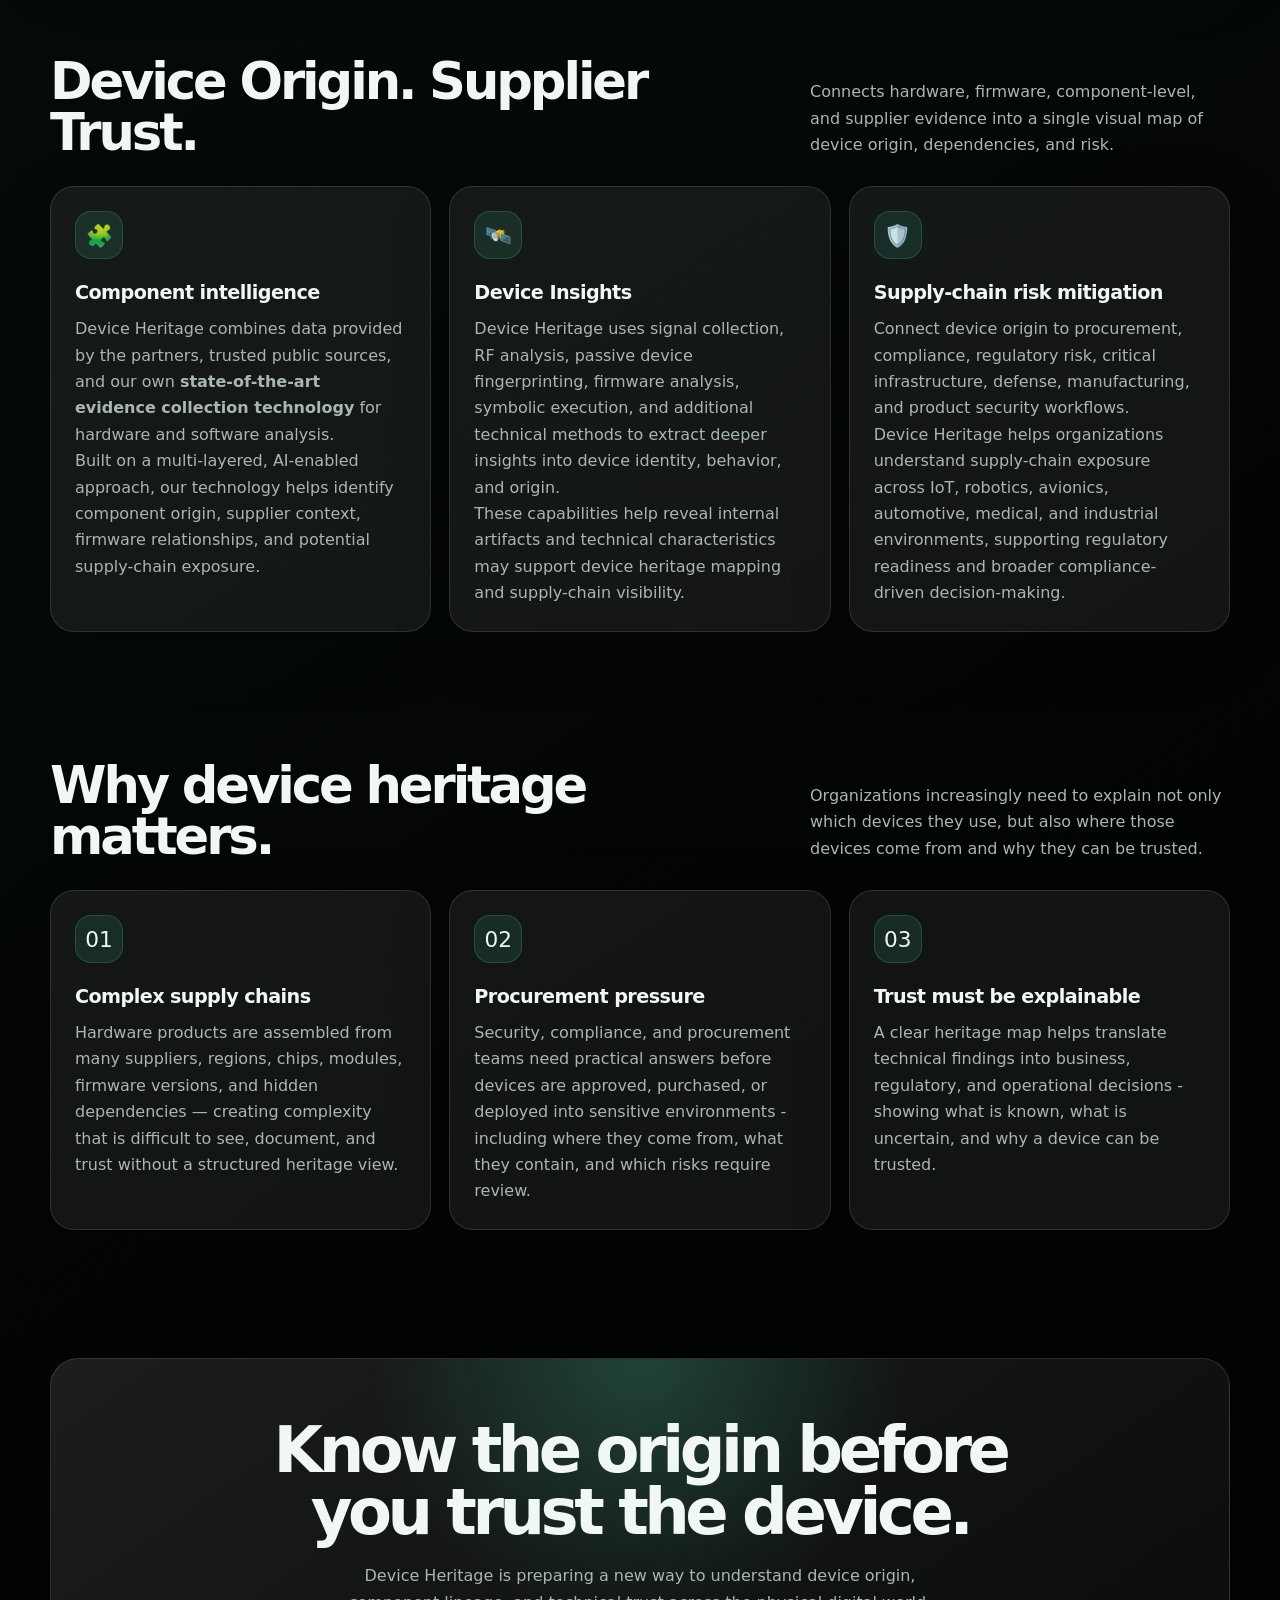
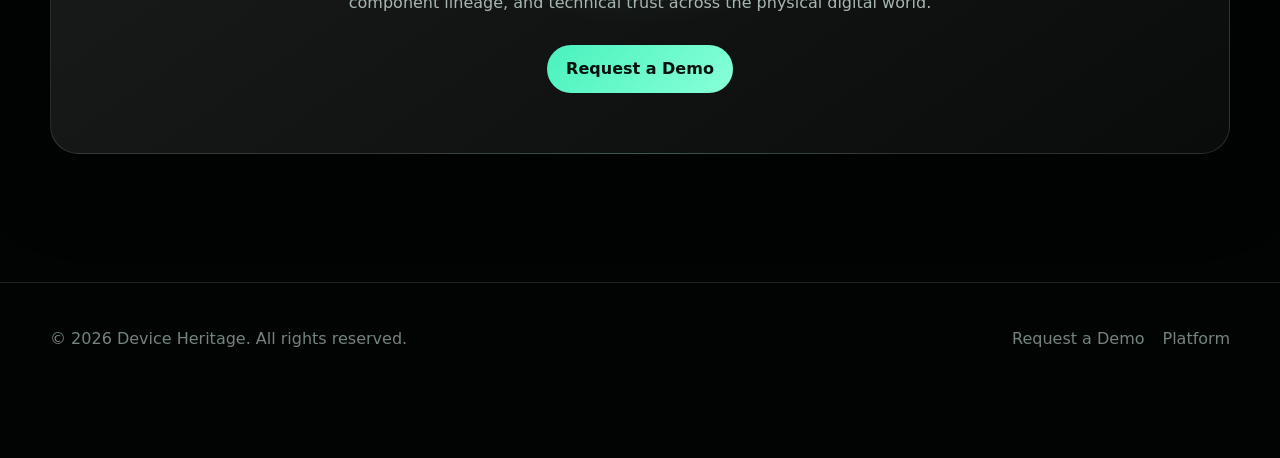
==== commit 615bc292: "sdc" ====
--- a/index.html
+++ b/index.html
@@ -731,7 +731,7 @@
             <div class="eyebrow">Device origin intelligence</div>
             <h1>Insights into <span class="gradient-text"> device origin</span></h1>
             <p class="hero-copy">
-              Full visibility into device origin, components, suppliers, firmware, and signals - at enterprise scale. Device Heritage gives organizations a trusted heritage map to understand supply-chain risk, support <b>Pax Silica readiness</b>, and make confident decisions about the devices they depend on.
+              Full visibility into device origin, components, suppliers, firmware, and signals - at enterprise scale. Device Heritage gives organizations a trusted heritage map to understand supply-chain risk, support regulatory readiness, and make confident decisions about the devices they depend on.
             </p>
             <div class="hero-actions">
               <a class="button button-primary" href="#platform">Explore the concept</a>
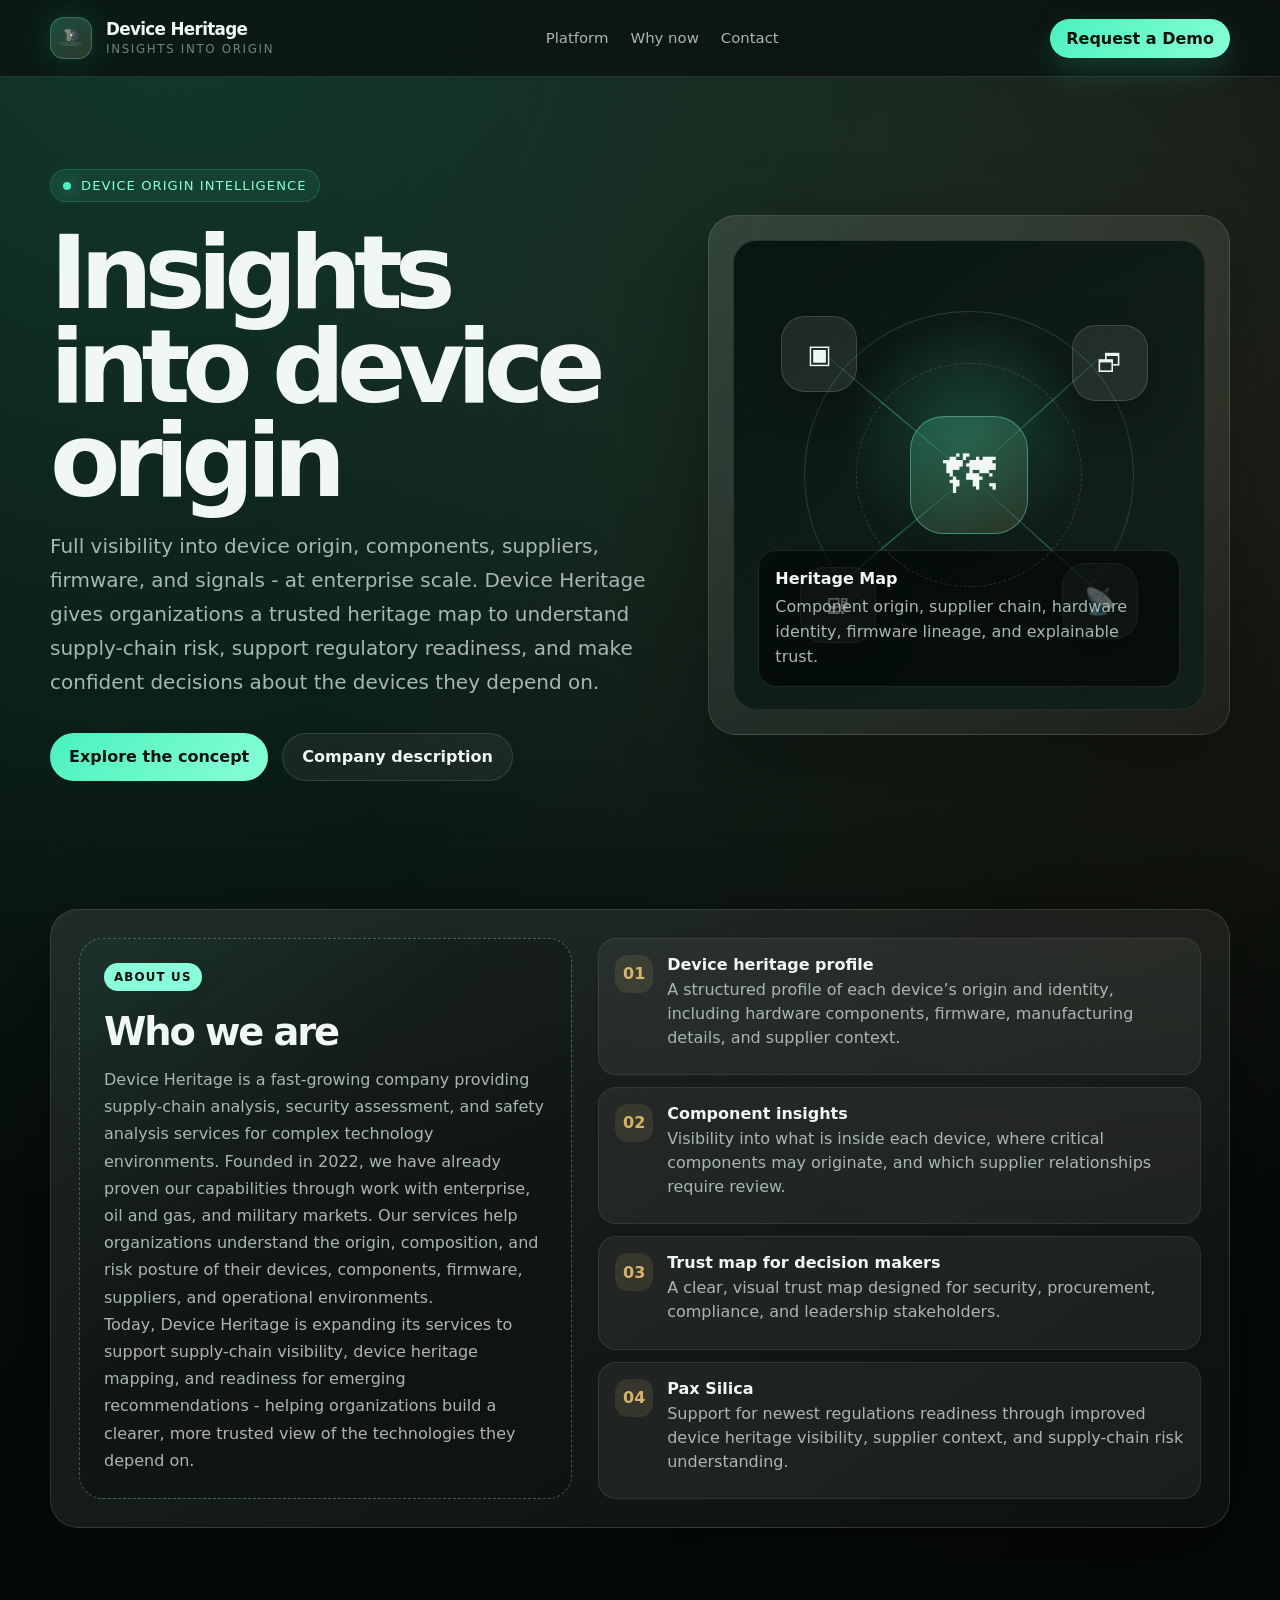
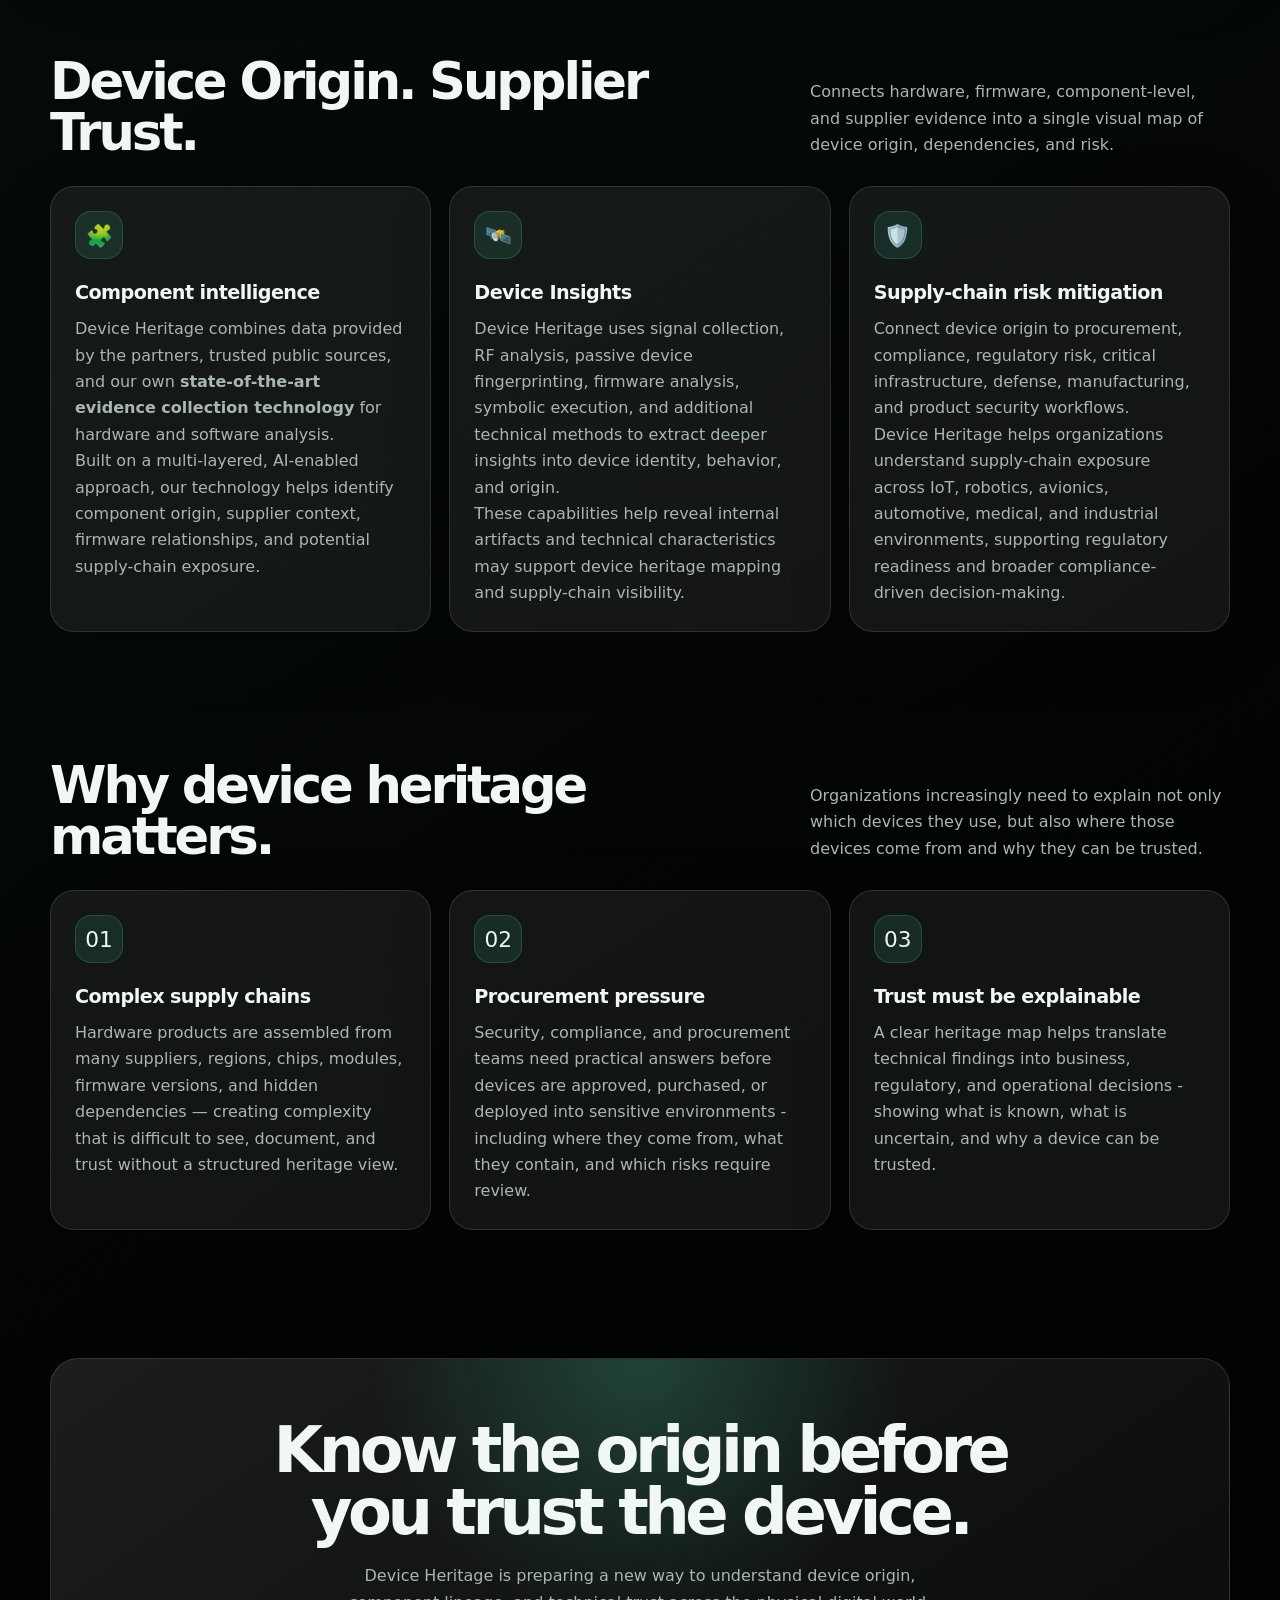
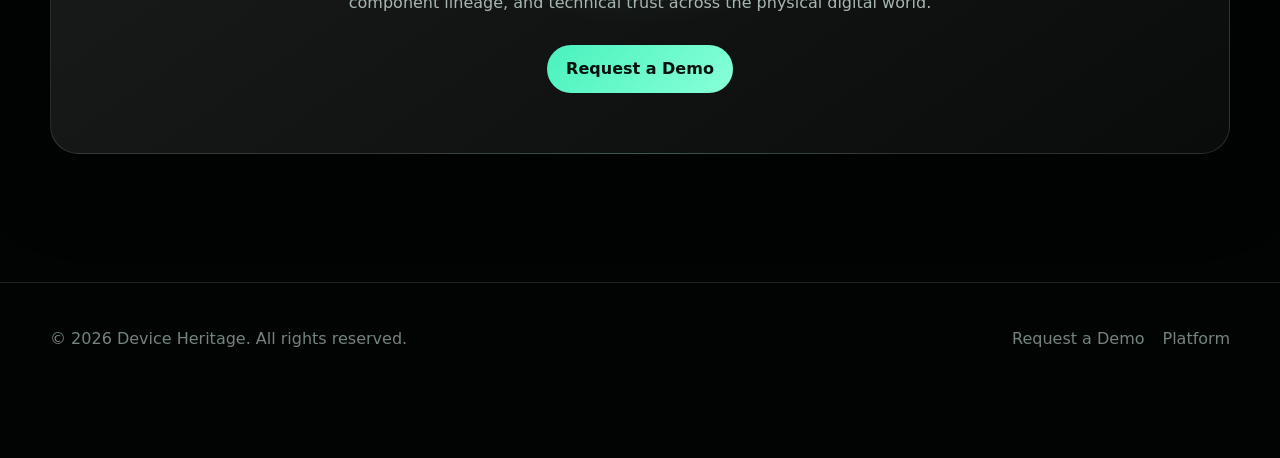
==== commit 14ce221d: "font_" ====
--- a/index.html
+++ b/index.html
@@ -729,7 +729,7 @@
         <div class="container hero-grid">
           <div>
             <div class="eyebrow">Device origin intelligence</div>
-            <h1>Insights into <span class="gradient-text"> device origin</span></h1>
+            <h1>Insights into device origin</h1>
             <p class="hero-copy">
               Full visibility into device origin, components, suppliers, firmware, and signals - at enterprise scale. Device Heritage gives organizations a trusted heritage map to understand supply-chain risk, support regulatory readiness, and make confident decisions about the devices they depend on.
             </p>
@@ -889,5 +889,6 @@
   <script>
     document.getElementById('year').textContent = new Date().getFullYear();
   </script>
+  <script defer src='https://static.cloudflareinsights.com/beacon.min.js' data-cf-beacon='{"token": "aa94aaef85314416a995f1315ed4a132"}'></script><!-- End Cloudflare Web Analytics -->
 </body>
 </html>
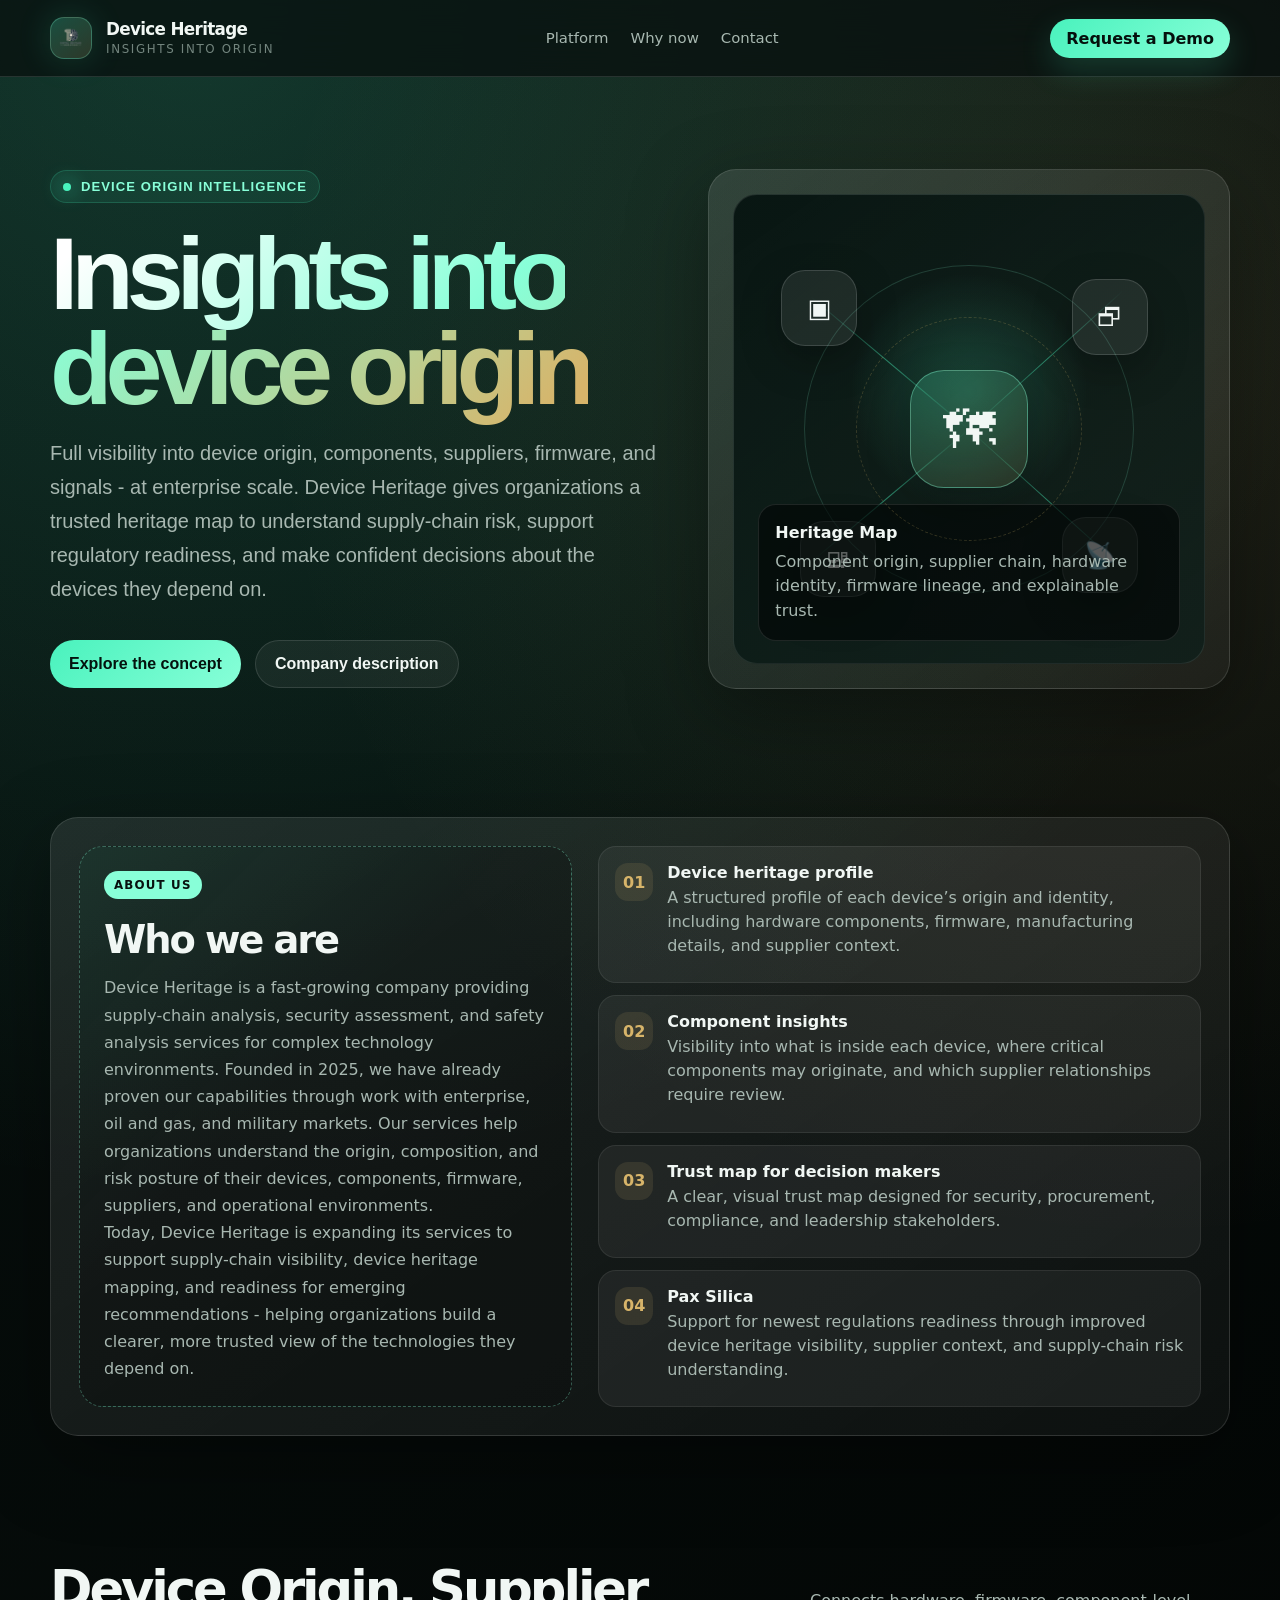
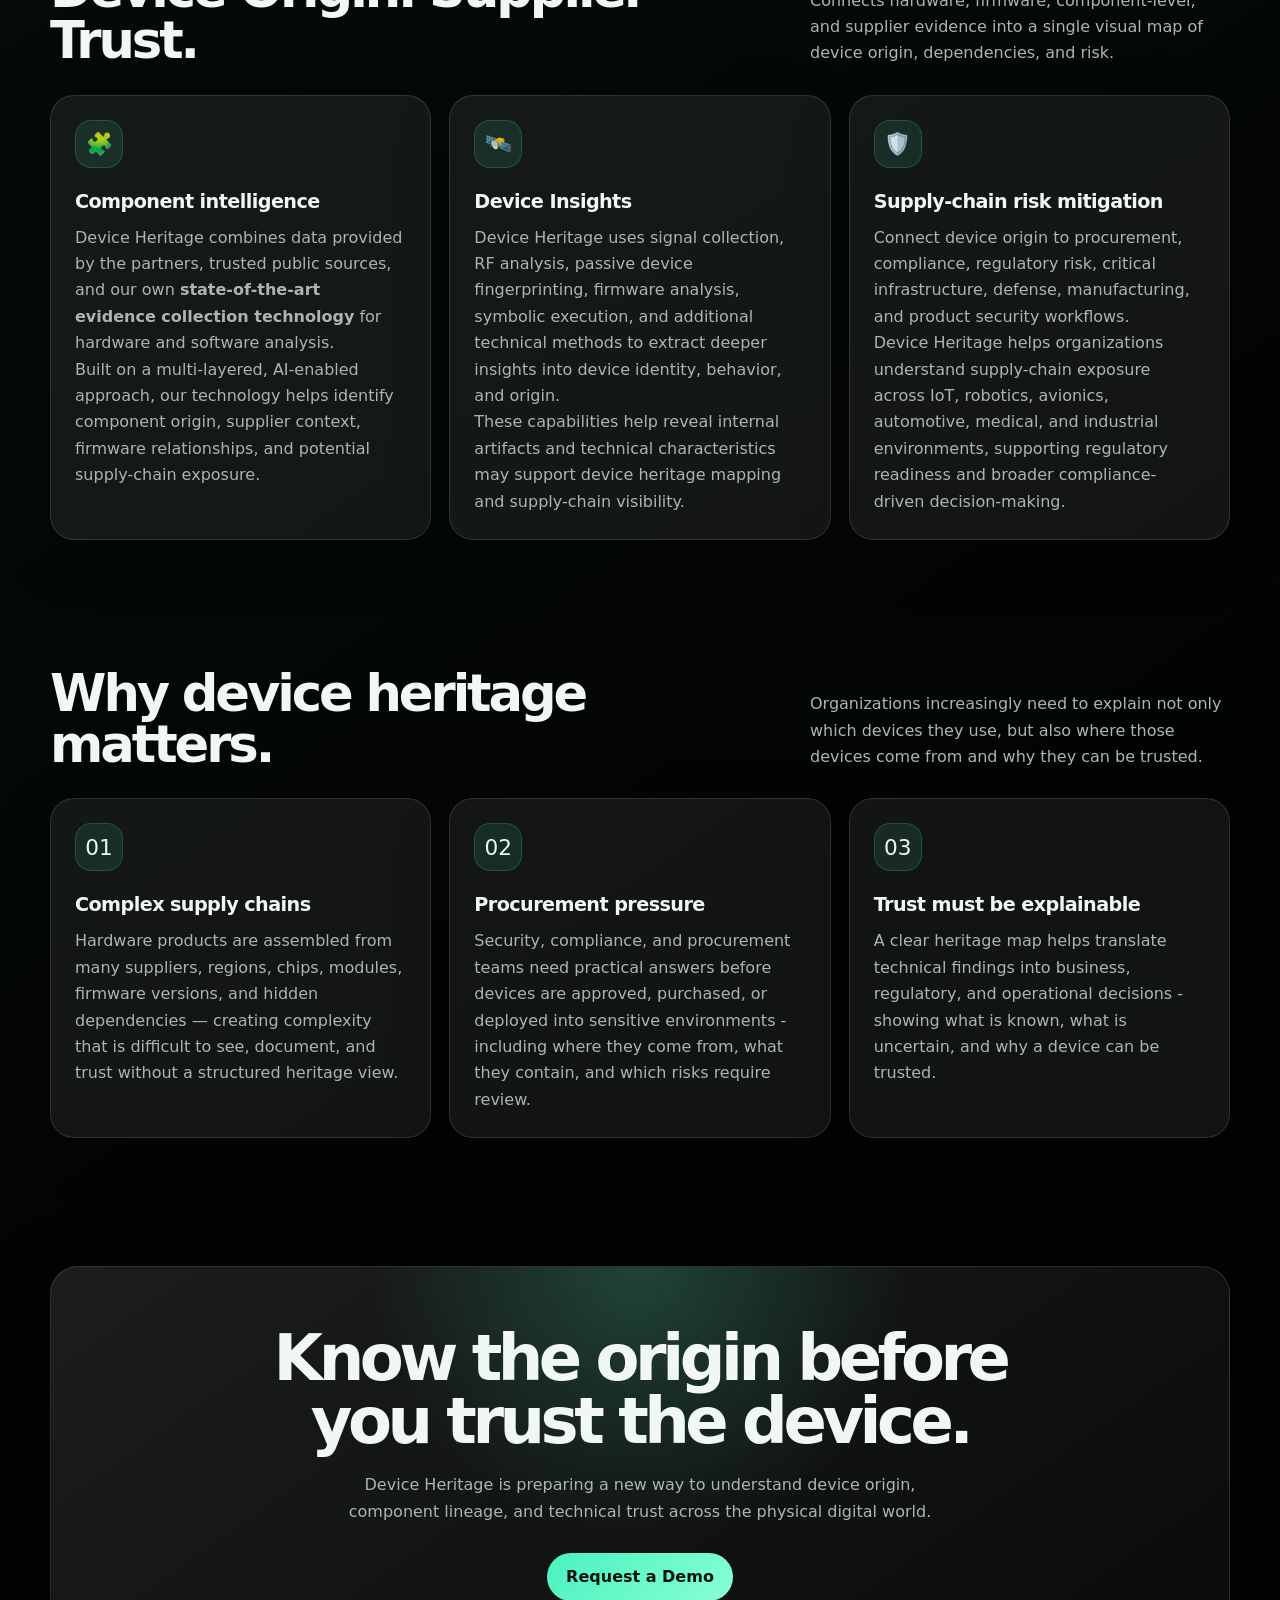
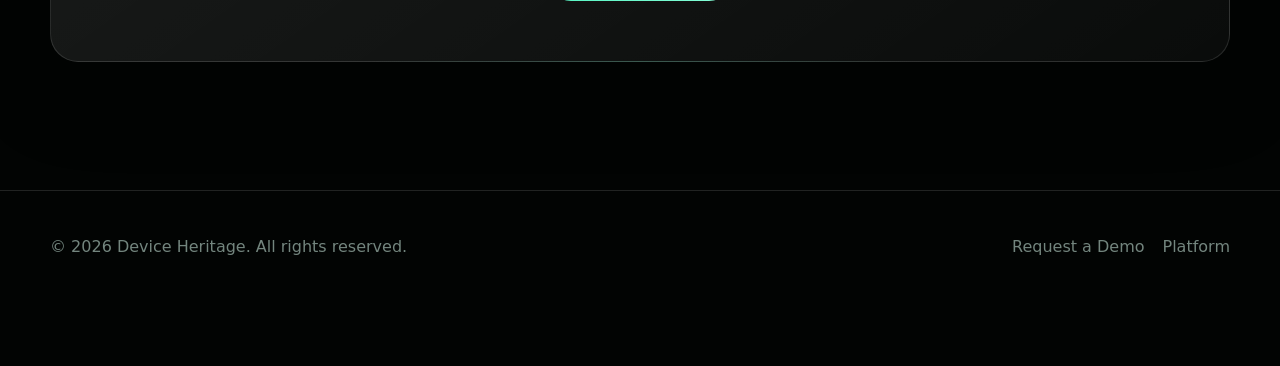
==== commit 3fc26bc0: "year+font" ====
--- a/index.html
+++ b/index.html
@@ -230,6 +230,24 @@
       line-height: 1.7;
     }
 
+    /* Hero text font only */
+    .hero-text {
+      font-family: -apple-system, BlinkMacSystemFont, "Segoe UI", Roboto, "Helvetica Neue", Arial, sans-serif;
+    }
+
+    .hero-text h1 {
+      font-weight: 700;
+      letter-spacing: -0.07em;
+    }
+
+    .hero-text .eyebrow {
+      font-weight: 700;
+    }
+
+    .hero-text .hero-copy {
+      font-weight: 400;
+    }
+
     .hero-actions {
       display: flex;
       flex-wrap: wrap;
@@ -727,9 +745,9 @@
     <main id="top">
       <section class="hero">
         <div class="container hero-grid">
-          <div>
+          <div class="hero-text">
             <div class="eyebrow">Device origin intelligence</div>
-            <h1>Insights into device origin</h1>
+            <h1> <span class="gradient-text"> Insights into device origin</span></h1>
             <p class="hero-copy">
               Full visibility into device origin, components, suppliers, firmware, and signals - at enterprise scale. Device Heritage gives organizations a trusted heritage map to understand supply-chain risk, support regulatory readiness, and make confident decisions about the devices they depend on.
             </p>
@@ -766,7 +784,7 @@
             <span class="tbd-label">About us</span>
             <h3>Who we are</h3>
             <p>  
-              Device Heritage is a fast-growing company providing supply-chain analysis, security assessment, and safety analysis services for complex technology environments. Founded in 2022, we have already proven our capabilities through work with enterprise, oil and gas, and military markets. Our services help organizations understand the origin, composition, and risk posture of their devices, components, firmware, suppliers, and operational environments.
+              Device Heritage is a fast-growing company providing supply-chain analysis, security assessment, and safety analysis services for complex technology environments. Founded in 2025, we have already proven our capabilities through work with enterprise, oil and gas, and military markets. Our services help organizations understand the origin, composition, and risk posture of their devices, components, firmware, suppliers, and operational environments.
             </p>
             <p>  
               Today, Device Heritage is expanding its services to support supply-chain visibility, device heritage mapping, and readiness for emerging recommendations - helping organizations build a clearer, more trusted view of the technologies they depend on.
